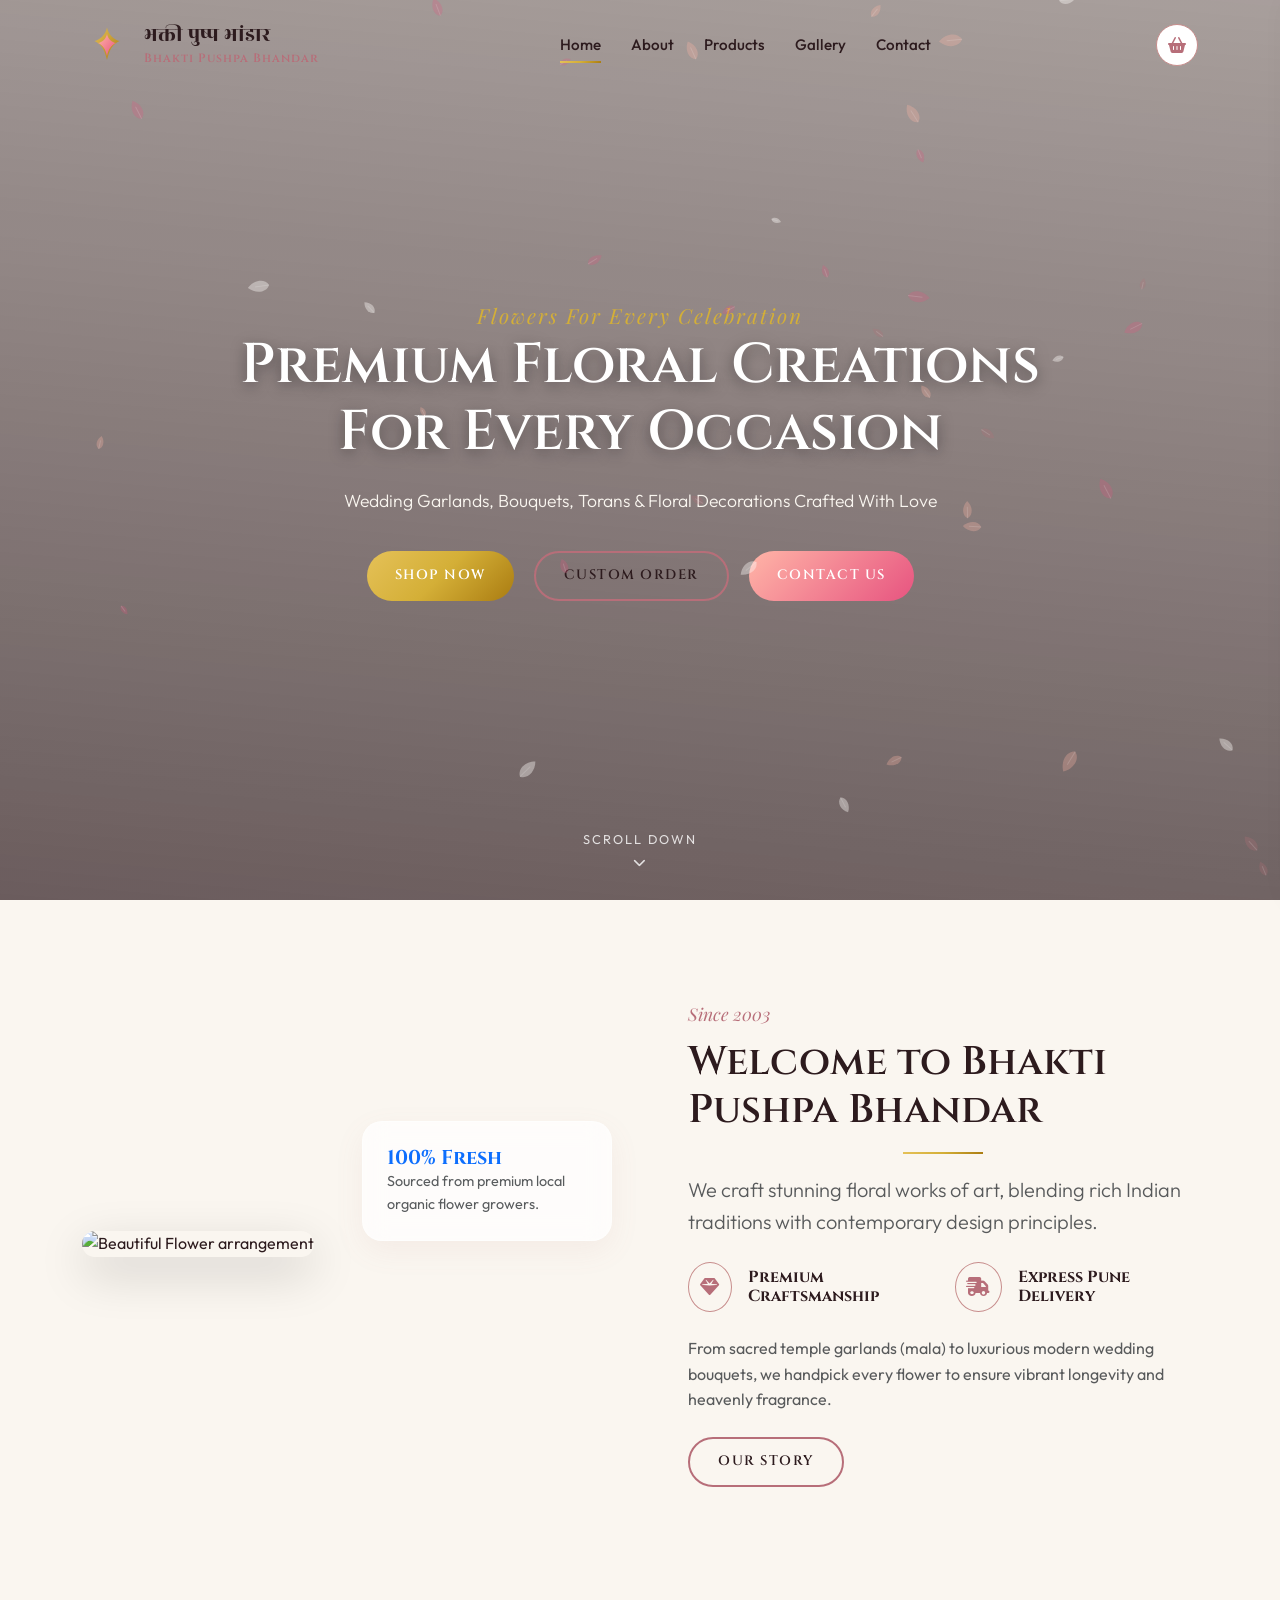
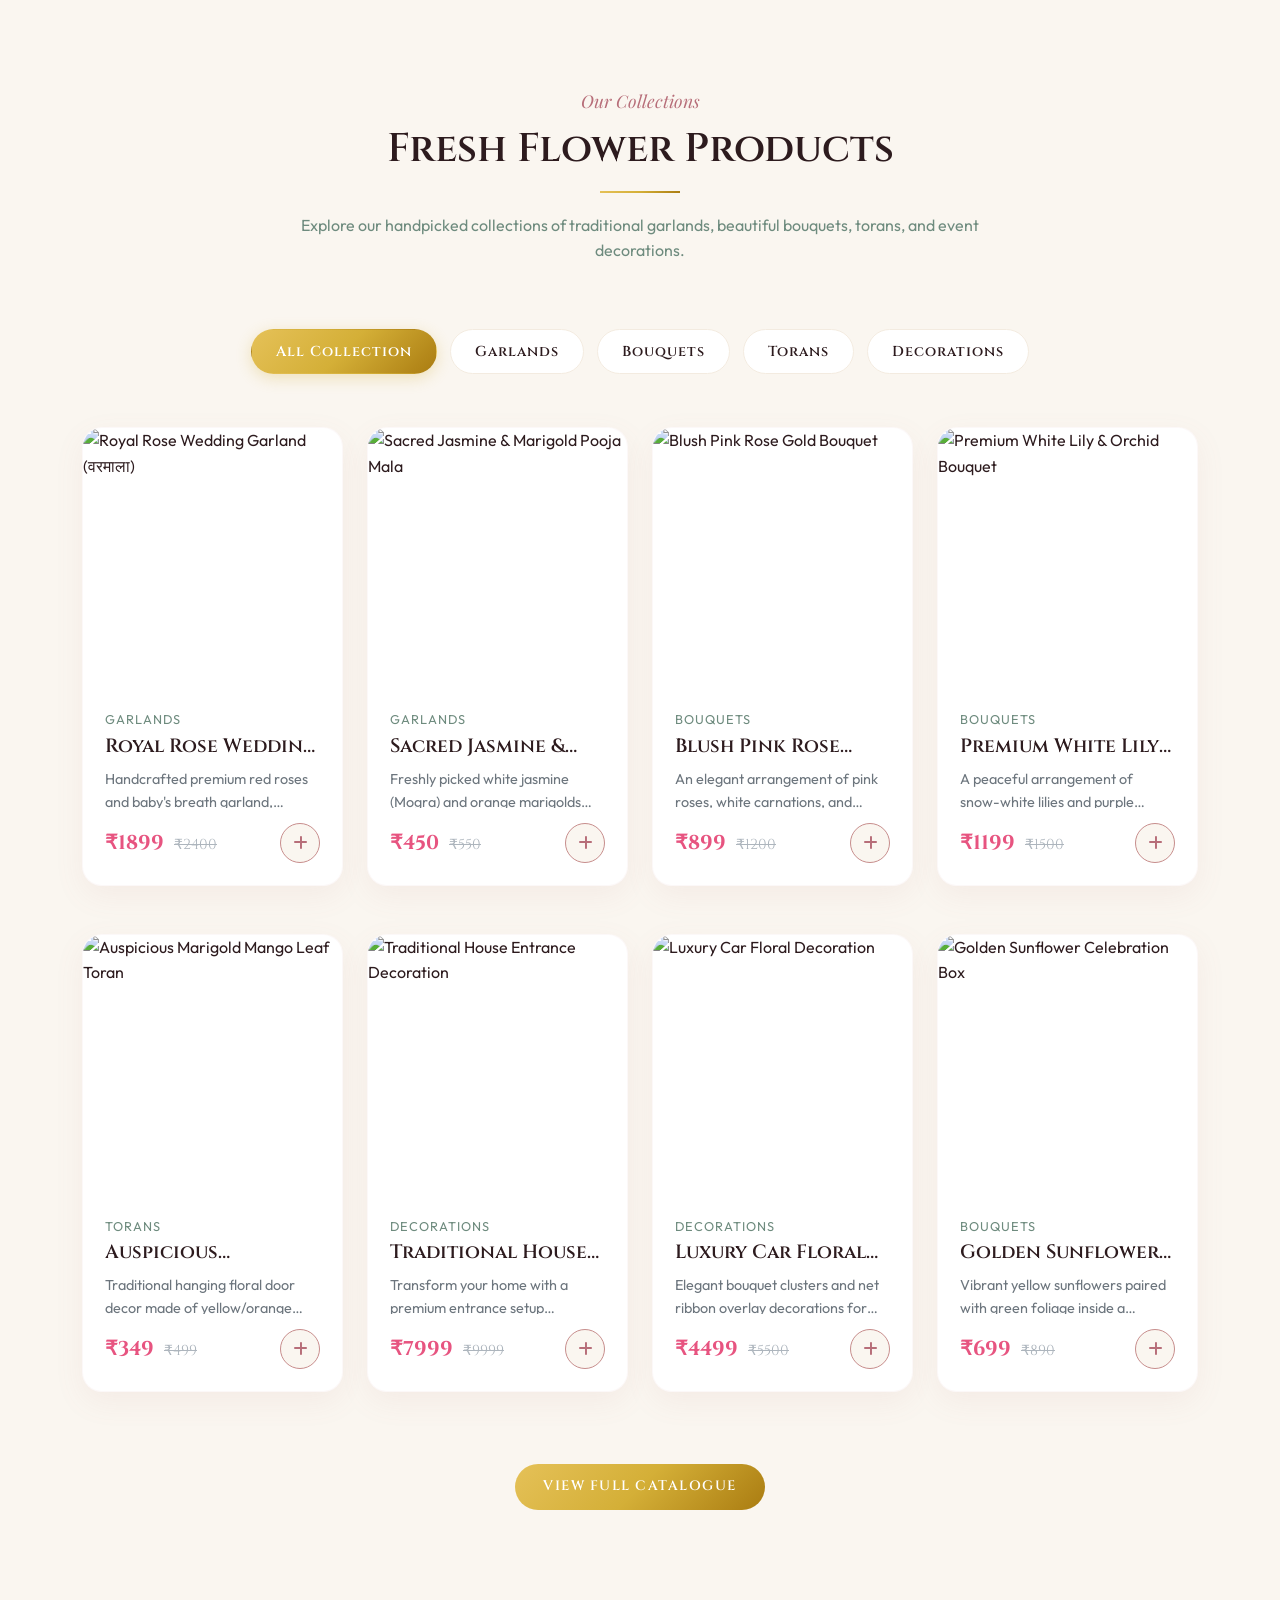
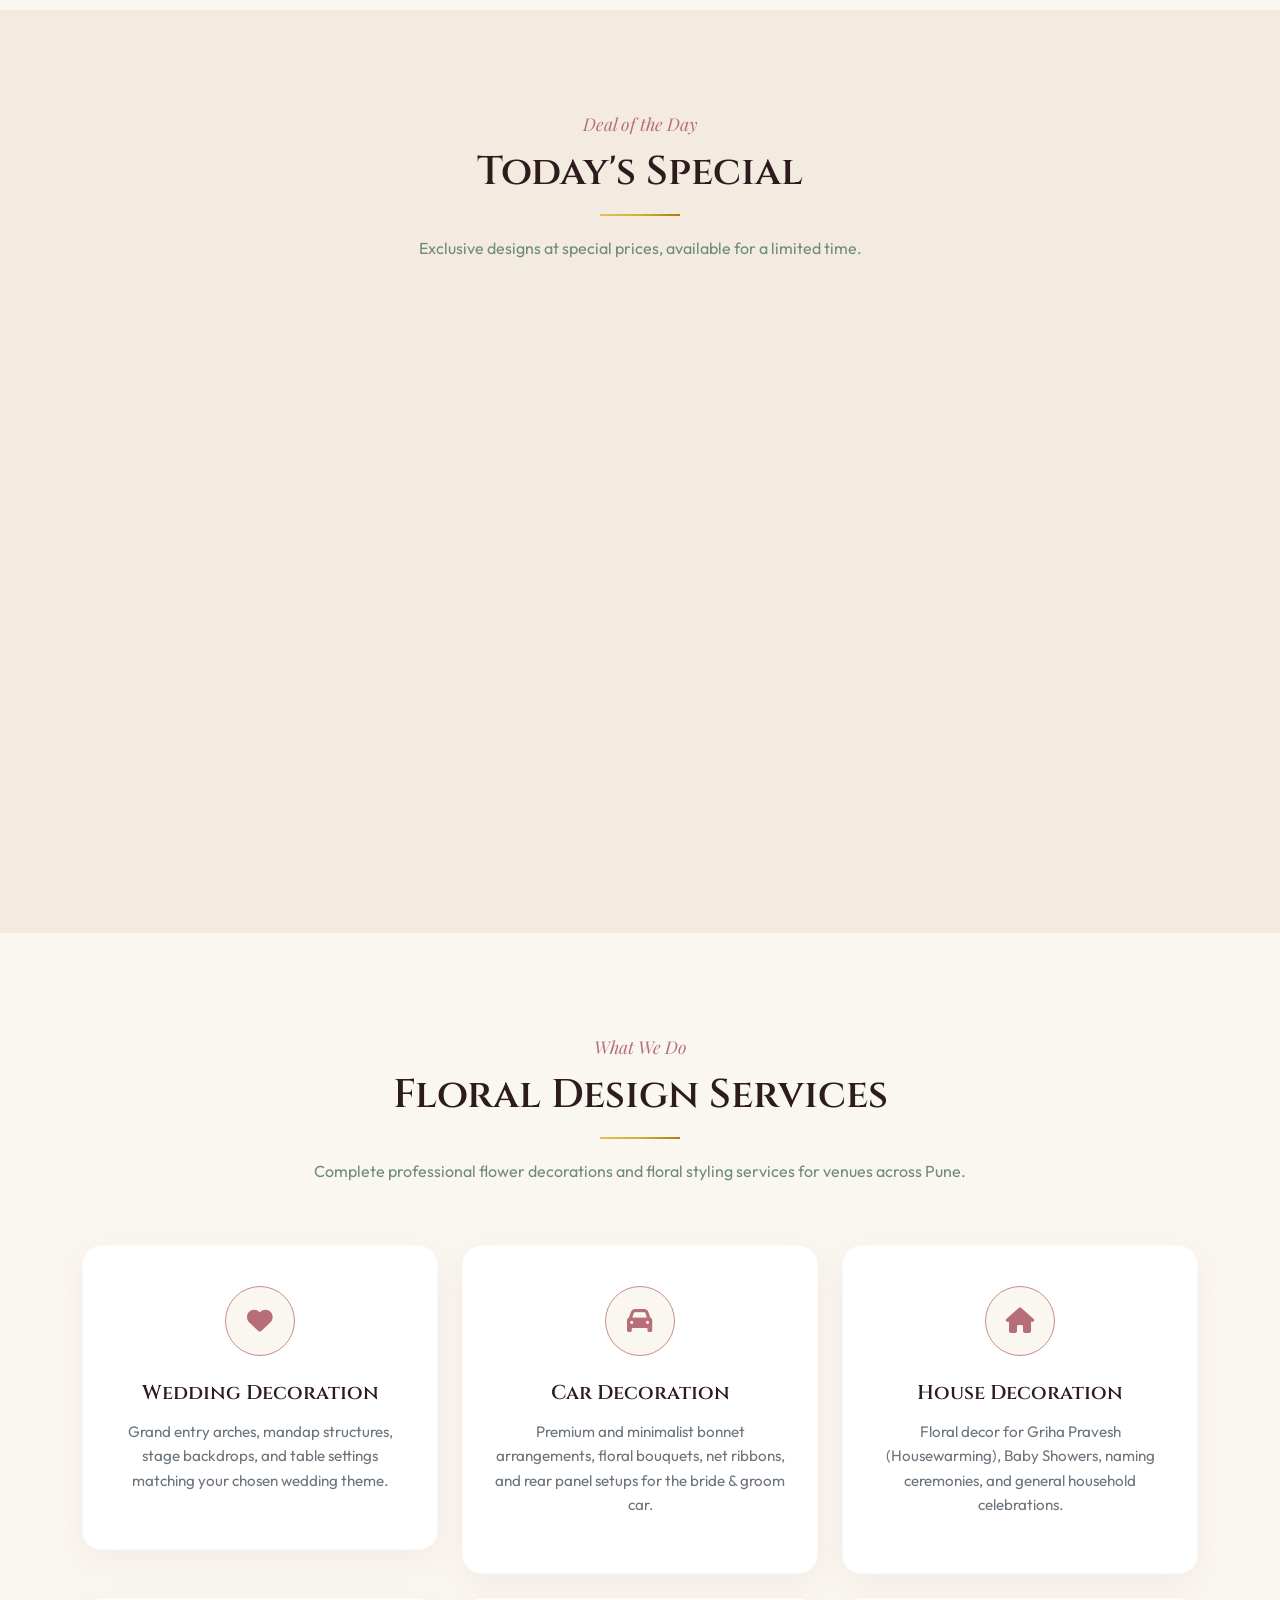
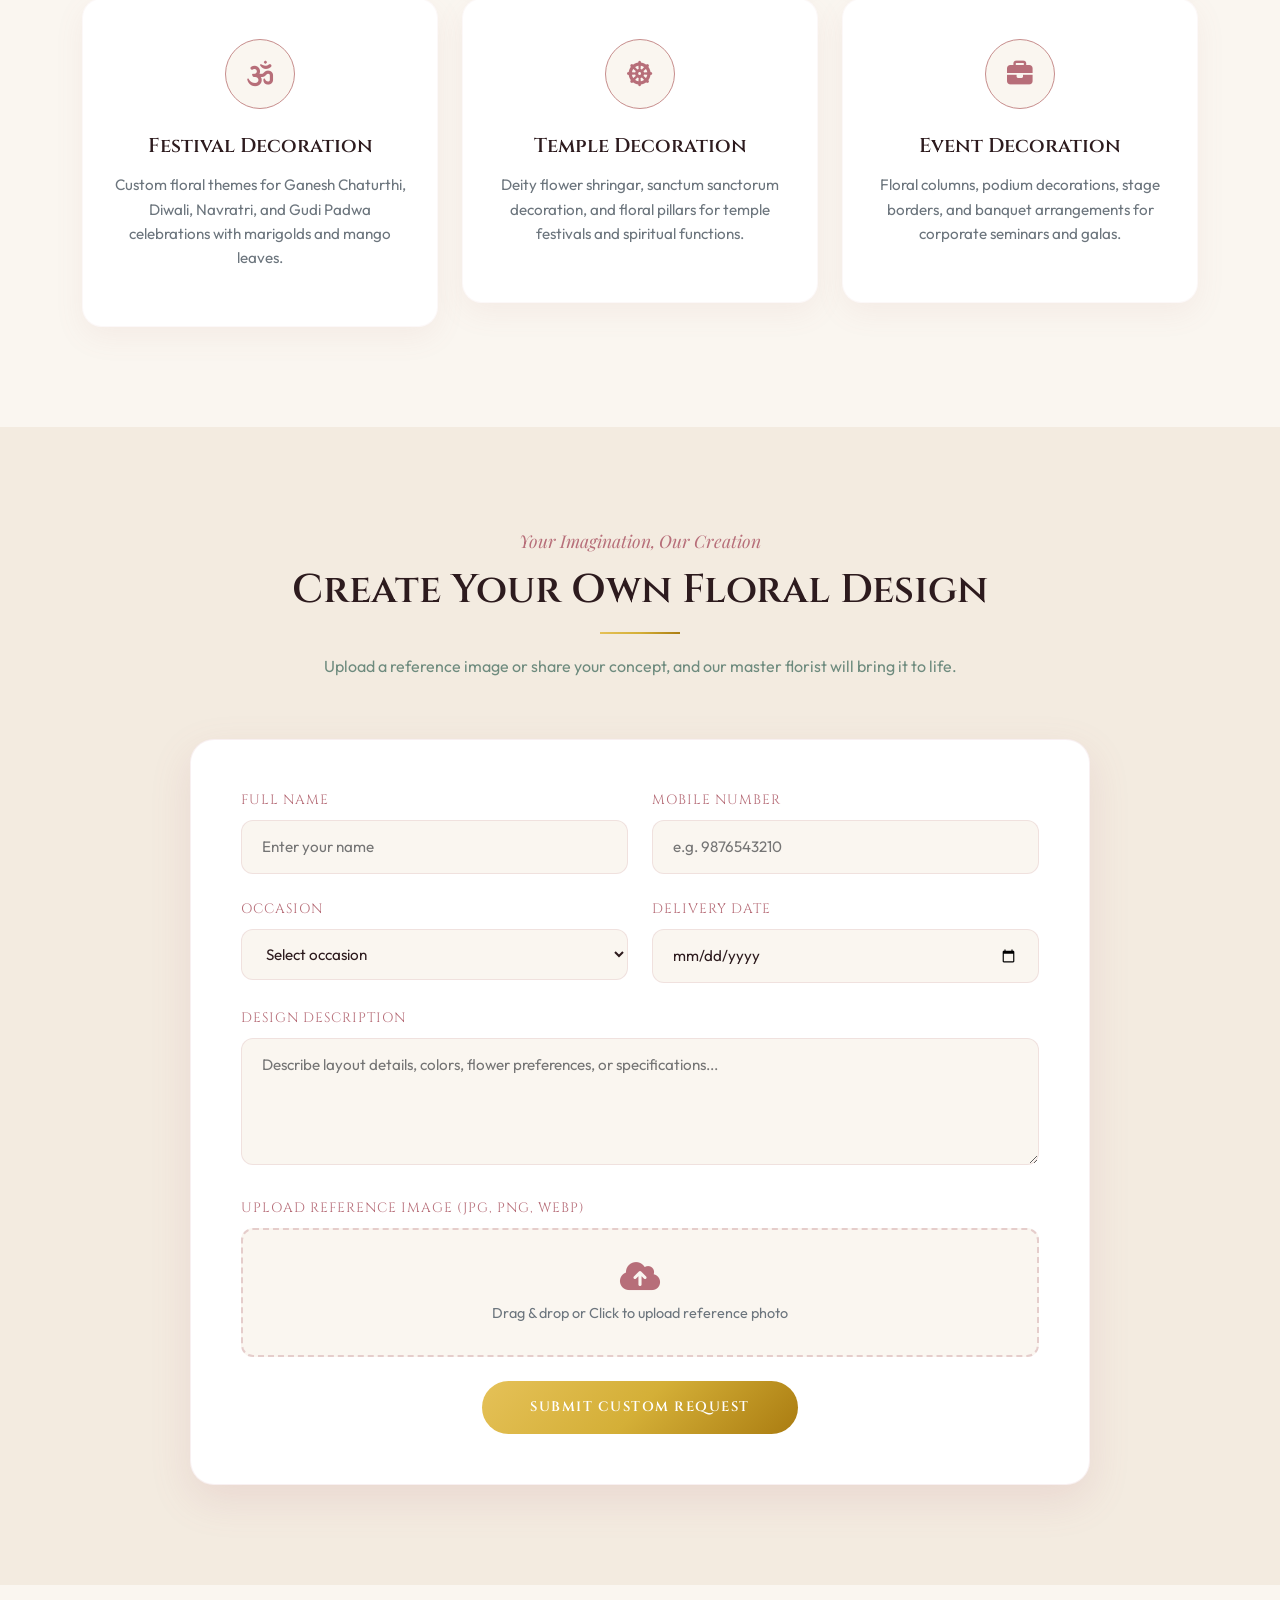
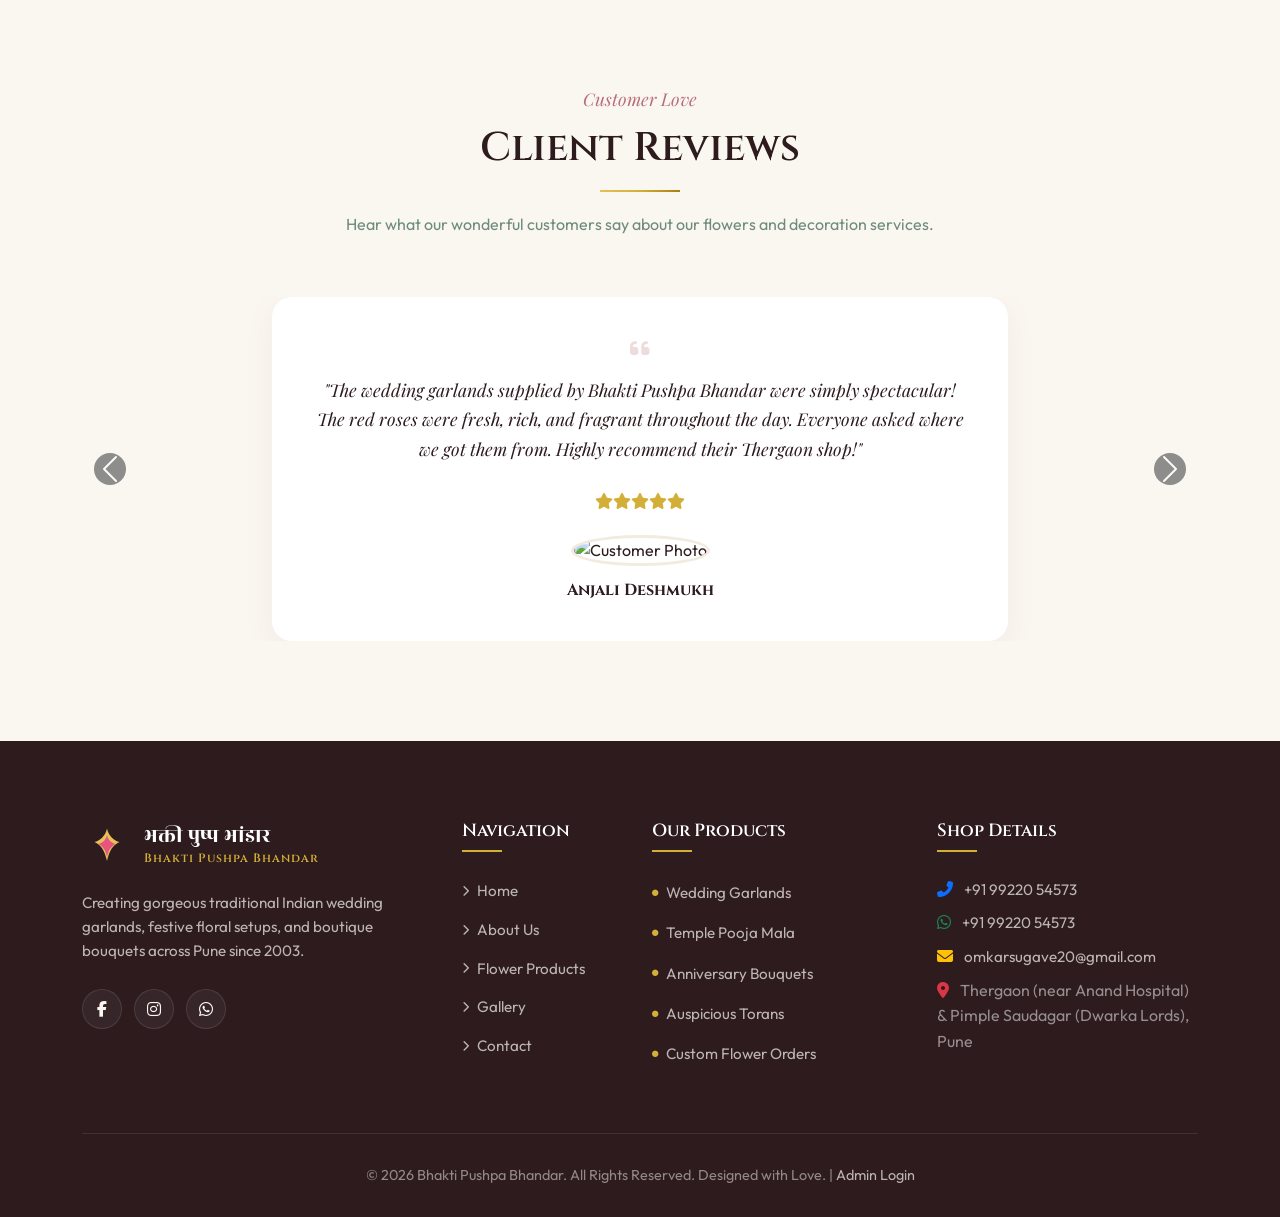
==== index.html @ 13e091a9 "Update year to 2003, set page hero images, and replace gallery/catalog placeholders with correct tra" ====
<!DOCTYPE html>
<html lang="en">
<head>
  <meta charset="UTF-8">
  <meta name="viewport" content="width=device-width, initial-scale=1.0">
  <title>Bhakti Pushpa Bhandar | Premium Flower Shop Pune</title>
  
  <!-- SEO Meta Tags -->
  <meta name="description" content="Premium Traditional & Modern Flower Shop in Pune (Thergaon & Pimple Saudagar). Buy Wedding Garlands, Bouquets, Torans, Custom Flower arrangements & Event Decorations.">
  <meta name="keywords" content="Flower Shop Thergaon, Flower Shop Pimple Saudagar, Wedding Garland Pune, Bouquet Shop Pune, Flower Decoration Pune, Bhakti Pushpa Bhandar">
  
  <!-- Open Graph Meta Tags -->
  <meta property="og:title" content="Bhakti Pushpa Bhandar | Flowers For Every Celebration">
  <meta property="og:description" content="Luxurious floral creations, wedding garlands, garlands, bouquets, and premium decorations in Pune.">
  <meta property="og:image" content="https://images.unsplash.com/photo-1561181286-d3fee7d55364?auto=format&fit=crop&w=1200&q=80">
  <meta property="og:type" content="website">

  <!-- CDNs -->
  <!-- Bootstrap 5 CSS -->
  <link href="https://cdn.jsdelivr.net/npm/bootstrap@5.3.2/dist/css/bootstrap.min.css" rel="stylesheet">
  <!-- Font Awesome Icons -->
  <link rel="stylesheet" href="https://cdnjs.cloudflare.com/ajax/libs/font-awesome/6.4.2/css/all.min.css">
  <!-- AOS Animation CSS -->
  <link href="https://cdn.jsdelivr.net/npm/aos@2.3.4/dist/aos.css" rel="stylesheet">

  <!-- Custom CSS -->
  <link rel="stylesheet" href="css/style.css">
  <link rel="stylesheet" href="css/animations.css">
  <link rel="stylesheet" href="css/responsive.css">
</head>
<body>

  <!-- Loading Screen -->
  <div id="loading-screen">
    <div class="loader-logo">
      <!-- Lotus SVG Logo -->
      <svg viewBox="0 0 100 100" fill="none" xmlns="http://www.w3.org/2000/svg">
        <path d="M50 15C53 30 65 40 75 42C62 48 55 58 50 80C45 58 38 48 25 42C35 40 47 30 50 15Z" fill="url(#goldGrad)"/>
        <path d="M50 28C52 38 60 45 68 46C58 50 53 58 50 72C47 58 42 50 32 46C40 45 48 38 50 28Z" fill="url(#pinkGrad)"/>
        <path d="M50 40C51 45 55 49 60 50C55 52 52 56 50 63C48 56 45 52 40 50C45 49 49 45 50 40Z" fill="url(#goldGrad)"/>
        <defs>
          <linearGradient id="goldGrad" x1="0%" y1="0%" x2="100%" y2="100%">
            <stop offset="0%" stop-color="#E5C158" />
            <stop offset="100%" stop-color="#AA7C11" />
          </linearGradient>
          <linearGradient id="pinkGrad" x1="0%" y1="0%" x2="100%" y2="100%">
            <stop offset="0%" stop-color="#FFB5A7" />
            <stop offset="100%" stop-color="#E75480" />
          </linearGradient>
        </defs>
      </svg>
      <div class="loader-text">भक्ती पुष्प भांडार</div>
    </div>
    <div class="loader-line">
      <div class="loader-progress"></div>
    </div>
  </div>

  <!-- Falling Petals Canvas -->
  <canvas id="petals-canvas"></canvas>

  <!-- Sticky Header -->
  <header>
    <nav class="navbar navbar-expand-lg">
      <div class="container">
        <!-- Logo -->
        <a class="navbar-brand brand-container" href="index.html">
          <svg class="brand-logo-svg" viewBox="0 0 100 100" fill="none" xmlns="http://www.w3.org/2000/svg">
            <path d="M50 15C53 30 65 40 75 42C62 48 55 58 50 80C45 58 38 48 25 42C35 40 47 30 50 15Z" fill="url(#goldGradNav)"/>
            <path d="M50 28C52 38 60 45 68 46C58 50 53 58 50 72C47 58 42 50 32 46C40 45 48 38 50 28Z" fill="url(#pinkGradNav)"/>
            <defs>
              <linearGradient id="goldGradNav" x1="0%" y1="0%" x2="100%" y2="100%">
                <stop offset="0%" stop-color="#E5C158" />
                <stop offset="100%" stop-color="#AA7C11" />
              </linearGradient>
              <linearGradient id="pinkGradNav" x1="0%" y1="0%" x2="100%" y2="100%">
                <stop offset="0%" stop-color="#FFB5A7" />
                <stop offset="100%" stop-color="#E75480" />
              </linearGradient>
            </defs>
          </svg>
          <div class="brand-name">
            <span class="brand-name-mr">भक्ती पुष्प भांडार</span>
            <span class="brand-name-en">Bhakti Pushpa Bhandar</span>
          </div>
        </a>

        <!-- Hamburger Toggler -->
        <button class="navbar-toggler border-0" type="button" data-bs-toggle="collapse" data-bs-target="#mainNavbar" aria-controls="mainNavbar" aria-expanded="false" aria-label="Toggle navigation">
          <span class="navbar-toggler-icon"></span>
        </button>

        <!-- Navigation Links -->
        <div class="collapse navbar-collapse" id="mainNavbar">
          <ul class="navbar-nav mx-auto mb-2 mb-lg-0">
            <li class="nav-item"><a class="nav-link active" href="index.html">Home</a></li>
            <li class="nav-item"><a class="nav-link" href="about.html">About</a></li>
            <li class="nav-item"><a class="nav-link" href="products.html">Products</a></li>
            <li class="nav-item"><a class="nav-link" href="gallery.html">Gallery</a></li>
            <li class="nav-item"><a class="nav-link" href="contact.html">Contact</a></li>
          </ul>
          
          <!-- Actions -->
          <div class="nav-actions">
            <!-- Cart Button -->
            <button class="btn-cart-trigger" id="btn-cart-trigger" aria-label="Open Cart">
              <i class="fas fa-shopping-basket"></i>
              <span class="cart-count">0</span>
            </button>
          </div>
        </div>
      </div>
    </nav>
  </header>

  <!-- Parallax Hero Section -->
  <section class="hero-section">
    <div class="hero-video-container">
      <video autoplay muted loop playsinline poster="https://images.unsplash.com/photo-1561181286-d3fee7d55364?auto=format&fit=crop&w=1200&q=80">
        <source src="https://assets.mixkit.co/videos/preview/mixkit-beautiful-flower-blooming-42352-large.mp4" type="video/mp4">
      </video>
    </div>
    <div class="hero-overlay"></div>
    <div class="hero-content">
      <span class="hero-tagline">Flowers For Every Celebration</span>
      <h1 class="hero-title">Premium Floral Creations For Every Occasion</h1>
      <p class="hero-subtitle">Wedding Garlands, Bouquets, Torans & Floral Decorations Crafted With Love</p>
      <div class="hero-buttons">
        <a href="products.html" class="btn-premium btn-premium-gold">Shop Now</a>
        <a href="#custom-order-section" class="btn-premium btn-premium-outline">Custom Order</a>
        <a href="contact.html" class="btn-premium btn-premium-pink">Contact Us</a>
      </div>
    </div>
    <div class="scroll-indicator">
      <span>Scroll Down</span>
      <i class="fas fa-chevron-down"></i>
    </div>
  </section>

  <!-- Teaser About Section -->
  <section class="section-padding">
    <div class="container">
      <div class="row align-items-center">
        <div class="col-lg-6 mb-5 mb-lg-0" data-aos="fade-right">
          <div class="position-relative">
            <img src="https://images.unsplash.com/photo-1567306226416-28f0efdc88ce?auto=format&fit=crop&w=800&q=80" alt="Beautiful Flower arrangement" class="img-fluid rounded-4 shadow-lg border-draw-hover">
            <div class="glass-card position-absolute bottom-0 end-0 p-4 m-3 d-none d-sm-block" style="max-width: 250px;">
              <h5 class="fw-bold m-0 text-primary">100% Fresh</h5>
              <p class="text-muted m-0" style="font-size:0.9rem;">Sourced from premium local organic flower growers.</p>
            </div>
          </div>
        </div>
        <div class="col-lg-6 ps-lg-5" data-aos="fade-left">
          <span class="section-subtitle">Since 2003</span>
          <h2 class="section-title text-start">Welcome to Bhakti Pushpa Bhandar</h2>
          <p class="lead text-muted mb-4">We craft stunning floral works of art, blending rich Indian traditions with contemporary design principles.</p>
          
          <div class="row g-4 mb-4">
            <div class="col-sm-6">
              <div class="d-flex align-items-center gap-3">
                <div class="service-icon m-0" style="width:50px; height:50px; font-size:1.2rem;"><i class="fas fa-gem"></i></div>
                <div>
                  <h5 class="fw-bold m-0" style="font-size: 1rem;">Premium Craftsmanship</h5>
                </div>
              </div>
            </div>
            <div class="col-sm-6">
              <div class="d-flex align-items-center gap-3">
                <div class="service-icon m-0" style="width:50px; height:50px; font-size:1.2rem;"><i class="fas fa-truck-fast"></i></div>
                <div>
                  <h5 class="fw-bold m-0" style="font-size: 1rem;">Express Pune Delivery</h5>
                </div>
              </div>
            </div>
          </div>
          
          <p class="text-muted mb-4">From sacred temple garlands (mala) to luxurious modern wedding bouquets, we handpick every flower to ensure vibrant longevity and heavenly fragrance.</p>
          <a href="about.html" class="btn-premium btn-premium-outline">Our Story</a>
        </div>
      </div>
    </div>
  </section>

  <!-- Featured Products Section -->
  <section class="section-padding">
    <div class="container">
      <div class="section-header">
        <span class="section-subtitle">Our Collections</span>
        <h2 class="section-title">Fresh Flower Products</h2>
        <p class="section-header-desc">Explore our handpicked collections of traditional garlands, beautiful bouquets, torans, and event decorations.</p>
      </div>

      <!-- Category Tabs -->
      <div class="text-center mb-5" data-aos="fade-up">
        <button class="product-tab-btn active" data-home-category="all">All Collection</button>
        <button class="product-tab-btn" data-home-category="garlands">Garlands</button>
        <button class="product-tab-btn" data-home-category="bouquets">Bouquets</button>
        <button class="product-tab-btn" data-home-category="torans">Torans</button>
        <button class="product-tab-btn" data-home-category="decorations">Decorations</button>
      </div>

      <!-- Products Grid -->
      <div class="row g-4" id="home-products-grid" data-aos="fade-up" data-aos-delay="100">
        <!-- Products generated by JS -->
      </div>
      
      <div class="text-center mt-5" data-aos="fade-up">
        <a href="products.html" class="btn-premium btn-premium-gold">View Full Catalogue</a>
      </div>
    </div>
  </section>

  <!-- Today's Special Section -->
  <section class="section-padding bg-cream-dark">
    <div class="container">
      <div class="section-header">
        <span class="section-subtitle">Deal of the Day</span>
        <h2 class="section-title">Today's Special</h2>
        <p class="section-header-desc">Exclusive designs at special prices, available for a limited time.</p>
      </div>

      <div class="row justify-content-center" data-aos="zoom-in">
        <div class="col-lg-10">
          <div class="special-deal-card glass-card p-5">
            <div class="row align-items-center">
              <div class="col-md-5 mb-4 mb-md-0">
                <div class="position-relative" id="special-media-container">
                  <img id="special-image-display" src="https://images.unsplash.com/photo-1567306226416-28f0efdc88ce?auto=format&fit=crop&w=600&q=80" alt="Special Deal" class="img-fluid rounded-4 shadow border">
                  <span class="product-badge pulse-badge" id="special-discount-badge">37% OFF</span>
                </div>
              </div>
              <div class="col-md-7 ps-md-5">
                <span class="product-category">Limited Offer</span>
                <h3 class="mb-3" id="special-title-display">Signature Golden Lotus Shringar Set</h3>
                <p class="text-muted mb-4" id="special-desc-display">A gorgeous, limited-edition set of pink lotuses, exotic orchids, and jasmine strings, curated specifically for festive home altars (Pooja setups).</p>
                
                <div class="d-flex align-items-baseline gap-3 mb-2">
                  <h4 class="text-primary fw-bold m-0" id="special-price-display" style="font-size: 2rem;">₹2499</h4>
                  <span class="text-muted text-decoration-line-through" id="special-old-price-display" style="font-size: 1.2rem;">₹3999</span>
                </div>

                <!-- Countdown Timer -->
                <div class="timer-box" id="special-countdown-timer">
                  <!-- Injected by JS -->
                </div>

                <button class="btn-premium btn-premium-gold btn-add-to-cart-premium" id="special-cart-btn" data-product-id="spec-01">
                  <i class="fas fa-shopping-basket"></i> Add To Cart
                </button>
              </div>
            </div>
          </div>
        </div>
      </div>
    </div>
  </section>

  <!-- Services Section -->
  <section class="section-padding">
    <div class="container">
      <div class="section-header">
        <span class="section-subtitle">What We Do</span>
        <h2 class="section-title">Floral Design Services</h2>
        <p class="section-header-desc">Complete professional flower decorations and floral styling services for venues across Pune.</p>
      </div>

      <div class="row g-4">
        <!-- 1 Wedding Decoration -->
        <div class="col-md-4 col-sm-6" data-aos="fade-up" data-aos-delay="0">
          <div class="service-card border-draw-hover">
            <div class="service-icon"><i class="fas fa-heart"></i></div>
            <h3 class="service-title">Wedding Decoration</h3>
            <p class="service-desc">Grand entry arches, mandap structures, stage backdrops, and table settings matching your chosen wedding theme.</p>
          </div>
        </div>
        <!-- 2 Car Decoration -->
        <div class="col-md-4 col-sm-6" data-aos="fade-up" data-aos-delay="100">
          <div class="service-card border-draw-hover">
            <div class="service-icon"><i class="fas fa-car"></i></div>
            <h3 class="service-title">Car Decoration</h3>
            <p class="service-desc">Premium and minimalist bonnet arrangements, floral bouquets, net ribbons, and rear panel setups for the bride & groom car.</p>
          </div>
        </div>
        <!-- 3 House Decoration -->
        <div class="col-md-4 col-sm-6" data-aos="fade-up" data-aos-delay="200">
          <div class="service-card border-draw-hover">
            <div class="service-icon"><i class="fas fa-home"></i></div>
            <h3 class="service-title">House Decoration</h3>
            <p class="service-desc">Floral decor for Griha Pravesh (Housewarming), Baby Showers, naming ceremonies, and general household celebrations.</p>
          </div>
        </div>
        <!-- 4 Festival Decoration -->
        <div class="col-md-4 col-sm-6" data-aos="fade-up" data-aos-delay="300">
          <div class="service-card border-draw-hover">
            <div class="service-icon"><i class="fas fa-om"></i></div>
            <h3 class="service-title">Festival Decoration</h3>
            <p class="service-desc">Custom floral themes for Ganesh Chaturthi, Diwali, Navratri, and Gudi Padwa celebrations with marigolds and mango leaves.</p>
          </div>
        </div>
        <!-- 5 Temple Decoration -->
        <div class="col-md-4 col-sm-6" data-aos="fade-up" data-aos-delay="400">
          <div class="service-card border-draw-hover">
            <div class="service-icon"><i class="fas fa-dharmachakra"></i></div>
            <h3 class="service-title">Temple Decoration</h3>
            <p class="service-desc">Deity flower shringar, sanctum sanctorum decoration, and floral pillars for temple festivals and spiritual functions.</p>
          </div>
        </div>
        <!-- 6 Event Decoration -->
        <div class="col-md-4 col-sm-6" data-aos="fade-up" data-aos-delay="500">
          <div class="service-card border-draw-hover">
            <div class="service-icon"><i class="fas fa-briefcase"></i></div>
            <h3 class="service-title">Event Decoration</h3>
            <p class="service-desc">Floral columns, podium decorations, stage borders, and banquet arrangements for corporate seminars and galas.</p>
          </div>
        </div>
      </div>
    </div>
  </section>

  <!-- Custom Flower Design Form Section -->
  <section class="section-padding bg-cream-dark" id="custom-order-section">
    <div class="container">
      <div class="section-header">
        <span class="section-subtitle">Your Imagination, Our Creation</span>
        <h2 class="section-title">Create Your Own Floral Design</h2>
        <p class="section-header-desc">Upload a reference image or share your concept, and our master florist will bring it to life.</p>
      </div>

      <div class="custom-order-wrapper" data-aos="fade-up">
        <form class="custom-order-form" id="custom-flower-order-form">
          <div class="row">
            <div class="col-md-6">
              <div class="form-group-custom">
                <label for="custom-name" class="form-label-custom">Full Name</label>
                <input type="text" id="custom-name" class="form-control-custom" placeholder="Enter your name" required>
              </div>
            </div>
            <div class="col-md-6">
              <div class="form-group-custom">
                <label for="custom-mobile" class="form-label-custom">Mobile Number</label>
                <input type="tel" id="custom-mobile" class="form-control-custom" placeholder="e.g. 9876543210" required>
              </div>
            </div>
            <div class="col-md-6">
              <div class="form-group-custom">
                <label for="custom-occasion" class="form-label-custom">Occasion</label>
                <select id="custom-occasion" class="form-control-custom" required>
                  <option value="" disabled selected>Select occasion</option>
                  <option value="Wedding">Wedding</option>
                  <option value="Anniversary">Anniversary</option>
                  <option value="Birthday">Birthday</option>
                  <option value="Festival">Festival</option>
                  <option value="Pooja / Temple">Pooja / Temple</option>
                  <option value="Corporate / Event">Corporate / Event</option>
                  <option value="Custom">Other Custom Design</option>
                </select>
              </div>
            </div>
            <div class="col-md-6">
              <div class="form-group-custom">
                <label for="custom-date" class="form-label-custom">Delivery Date</label>
                <input type="date" id="custom-date" class="form-control-custom" required>
              </div>
            </div>
            <div class="col-12">
              <div class="form-group-custom">
                <label for="custom-desc" class="form-label-custom">Design Description</label>
                <textarea id="custom-desc" rows="4" class="form-control-custom" placeholder="Describe layout details, colors, flower preferences, or specifications..." required></textarea>
              </div>
            </div>
            <div class="col-12 mb-4">
              <label class="form-label-custom">Upload Reference Image (JPG, PNG, WEBP)</label>
              <div class="file-upload-wrapper" id="upload-box">
                <input type="file" id="custom-upload-file" class="file-upload-input" accept="image/png, image/jpeg, image/webp">
                <i class="fas fa-cloud-upload-alt file-upload-icon"></i>
                <div class="file-upload-text">Drag & drop or Click to upload reference photo</div>
                <img id="file-preview-img" class="file-preview" alt="Thumbnail Preview">
              </div>
            </div>
            <div class="col-12 text-center">
              <button type="submit" class="btn-premium btn-premium-gold px-5 py-3">Submit Custom Request</button>
            </div>
          </div>
        </form>
      </div>
    </div>
  </section>

  <!-- Testimonials Section -->
  <section class="section-padding">
    <div class="container">
      <div class="section-header">
        <span class="section-subtitle">Customer Love</span>
        <h2 class="section-title">Client Reviews</h2>
        <p class="section-header-desc">Hear what our wonderful customers say about our flowers and decoration services.</p>
      </div>

      <!-- Testimonial Carousel -->
      <div id="testimonialCarousel" class="carousel slide" data-bs-ride="carousel" data-aos="fade-up">
        <div class="carousel-inner">
          <!-- Slide 1 -->
          <div class="carousel-item active">
            <div class="row justify-content-center">
              <div class="col-lg-8">
                <div class="testimonial-card">
                  <i class="fas fa-quote-left testimonial-quote"></i>
                  <p class="testimonial-review">"The wedding garlands supplied by Bhakti Pushpa Bhandar were simply spectacular! The red roses were fresh, rich, and fragrant throughout the day. Everyone asked where we got them from. Highly recommend their Thergaon shop!"</p>
                  <div class="testimonial-rating">
                    <i class="fas fa-star"></i><i class="fas fa-star"></i><i class="fas fa-star"></i><i class="fas fa-star"></i><i class="fas fa-star"></i>
                  </div>
                  <img src="https://images.unsplash.com/photo-1534528741775-53994a69daeb?auto=format&fit=crop&w=150&q=80" alt="Customer Photo" class="testimonial-avatar">
                  <h4 class="testimonial-name">Anjali Deshmukh</h4>
                </div>
              </div>
            </div>
          </div>
          <!-- Slide 2 -->
          <div class="carousel-item">
            <div class="row justify-content-center">
              <div class="col-lg-8">
                <div class="testimonial-card">
                  <i class="fas fa-quote-left testimonial-quote"></i>
                  <p class="testimonial-review">"We hired Bhakti Pushpa Bhandar for our home Ganpati decoration in Pimple Saudagar. The marigold and lotus backdrop was designed so elegantly. They set it up in less than 2 hours. Extremely professional and courteous team."</p>
                  <div class="testimonial-rating">
                    <i class="fas fa-star"></i><i class="fas fa-star"></i><i class="fas fa-star"></i><i class="fas fa-star"></i><i class="fas fa-star"></i>
                  </div>
                  <img src="https://images.unsplash.com/photo-1507003211169-0a1dd7228f2d?auto=format&fit=crop&w=150&q=80" alt="Customer Photo" class="testimonial-avatar">
                  <h4 class="testimonial-name">Rahul Shinde</h4>
                </div>
              </div>
            </div>
          </div>
          <!-- Slide 3 -->
          <div class="carousel-item">
            <div class="row justify-content-center">
              <div class="col-lg-8">
                <div class="testimonial-card">
                  <i class="fas fa-quote-left testimonial-quote"></i>
                  <p class="testimonial-review">"Ordered a customized pink rose gold bouquet for my wife's anniversary. It looked exactly like the reference image I uploaded on their website. The pricing is very reasonable for this level of luxury floral design."</p>
                  <div class="testimonial-rating">
                    <i class="fas fa-star"></i><i class="fas fa-star"></i><i class="fas fa-star"></i><i class="fas fa-star"></i><i class="fas fa-star-half-alt"></i>
                  </div>
                  <img src="https://images.unsplash.com/photo-1544005313-94ddf0286df2?auto=format&fit=crop&w=150&q=80" alt="Customer Photo" class="testimonial-avatar">
                  <h4 class="testimonial-name">Vikram Patil</h4>
                </div>
              </div>
            </div>
          </div>
        </div>
        
        <!-- Controls -->
        <button class="carousel-control-prev" type="button" data-bs-target="#testimonialCarousel" data-bs-slide="prev" style="width:5%;">
          <span class="carousel-control-prev-icon bg-dark p-2 rounded-circle" aria-hidden="true"></span>
          <span class="visually-hidden">Previous</span>
        </button>
        <button class="carousel-control-next" type="button" data-bs-target="#testimonialCarousel" data-bs-slide="next" style="width:5%;">
          <span class="carousel-control-next-icon bg-dark p-2 rounded-circle" aria-hidden="true"></span>
          <span class="visually-hidden">Next</span>
        </button>
      </div>
    </div>
  </section>

  <!-- Dynamic custom order success popup -->
  <div class="popup-overlay" id="custom-success-popup">
    <div class="popup-content">
      <div class="popup-icon"><i class="fas fa-check"></i></div>
      <h3 class="popup-title">Design Submitted!</h3>
      <p class="popup-message">Thank you for uploading your custom floral concept. Our branch manager will call you back within 2 hours to discuss specifications and estimate pricing.</p>
      <button class="btn-premium btn-premium-gold px-4" id="btn-close-popup">Great, Thanks</button>
    </div>
  </div>

  <!-- Footer -->
  <footer>
    <div class="container">
      <div class="row g-4">
        <!-- Logo and About -->
        <div class="col-lg-4 col-md-6">
          <div class="brand-container mb-3">
            <svg class="brand-logo-svg" viewBox="0 0 100 100" fill="none" xmlns="http://www.w3.org/2000/svg">
              <path d="M50 15C53 30 65 40 75 42C62 48 55 58 50 80C45 58 38 48 25 42C35 40 47 30 50 15Z" fill="#E5C158"/>
              <path d="M50 28C52 38 60 45 68 46C58 50 53 58 50 72C47 58 42 50 32 46C40 45 48 38 50 28Z" fill="#E75480"/>
            </svg>
            <div class="brand-name">
              <span class="brand-name-mr">भक्ती पुष्प भांडार</span>
              <span class="brand-name-en" style="color:var(--gold);">Bhakti Pushpa Bhandar</span>
            </div>
          </div>
          <p class="footer-description">Creating gorgeous traditional Indian wedding garlands, festive floral setups, and boutique bouquets across Pune since 2003.</p>
          <div class="footer-socials">
            <a href="#" class="footer-social-link" aria-label="Facebook"><i class="fab fa-facebook-f"></i></a>
            <a href="#" class="footer-social-link" aria-label="Instagram"><i class="fab fa-instagram"></i></a>
            <a href="https://wa.me/919922054573" target="_blank" class="footer-social-link" aria-label="WhatsApp"><i class="fab fa-whatsapp"></i></a>
          </div>
        </div>

        <!-- Quick Links -->
        <div class="col-lg-2 col-md-6">
          <h3 class="footer-title">Navigation</h3>
          <ul class="footer-links">
            <li><a href="index.html"><i class="fas fa-chevron-right" style="font-size:0.7rem;"></i> Home</a></li>
            <li><a href="about.html"><i class="fas fa-chevron-right" style="font-size:0.7rem;"></i> About Us</a></li>
            <li><a href="products.html"><i class="fas fa-chevron-right" style="font-size:0.7rem;"></i> Flower Products</a></li>
            <li><a href="gallery.html"><i class="fas fa-chevron-right" style="font-size:0.7rem;"></i> Gallery</a></li>
            <li><a href="contact.html"><i class="fas fa-chevron-right" style="font-size:0.7rem;"></i> Contact</a></li>
          </ul>
        </div>

        <!-- Products -->
        <div class="col-lg-3 col-md-6">
          <h3 class="footer-title">Our Products</h3>
          <ul class="footer-links">
            <li><a href="products.html"><i class="fas fa-circle" style="font-size:0.4rem; color:var(--gold);"></i> Wedding Garlands</a></li>
            <li><a href="products.html"><i class="fas fa-circle" style="font-size:0.4rem; color:var(--gold);"></i> Temple Pooja Mala</a></li>
            <li><a href="products.html"><i class="fas fa-circle" style="font-size:0.4rem; color:var(--gold);"></i> Anniversary Bouquets</a></li>
            <li><a href="products.html"><i class="fas fa-circle" style="font-size:0.4rem; color:var(--gold);"></i> Auspicious Torans</a></li>
            <li><a href="products.html"><i class="fas fa-circle" style="font-size:0.4rem; color:var(--gold);"></i> Custom Flower Orders</a></li>
          </ul>
        </div>

        <!-- Contact Info -->
        <div class="col-lg-3 col-md-6">
          <h3 class="footer-title">Shop Details</h3>
          <ul class="footer-links text-white-50">
            <li class="mb-2"><i class="fas fa-phone-alt me-2 text-primary"></i> <a href="tel:+919922054573">+91 99220 54573</a></li>
            <li class="mb-2"><i class="fab fa-whatsapp me-2 text-success"></i> <a href="https://wa.me/919922054573" target="_blank">+91 99220 54573</a></li>
            <li class="mb-2"><i class="fas fa-envelope me-2 text-warning"></i> <a href="mailto:omkarsugave20@gmail.com">omkarsugave20@gmail.com</a></li>
            <li class="mb-2"><i class="fas fa-map-marker-alt me-2 text-danger"></i> Thergaon (near Anand Hospital) & Pimple Saudagar (Dwarka Lords), Pune</li>
          </ul>
        </div>
      </div>

      <div class="footer-bottom">
        <p class="m-0">&copy; 2026 Bhakti Pushpa Bhandar. All Rights Reserved. Designed with Love. | <a href="admin-login.html">Admin Login</a></p>
      </div>
    </div>
  </footer>

  <!-- GSAP Animation Library -->
  <script src="https://cdn.jsdelivr.net/npm/gsap@3.12.5/dist/gsap.min.js"></script>
  <!-- Bootstrap 5 JS Bundle -->
  <script src="https://cdn.jsdelivr.net/npm/bootstrap@5.3.2/dist/js/bootstrap.bundle.min.js"></script>
  <!-- AOS Scroll Animation JS -->
  <script src="https://cdn.jsdelivr.net/npm/aos@2.3.4/dist/aos.js"></script>

  <!-- API Configuration -->
  <script src="js/api-config.js"></script>

  <!-- Custom Scripts -->
  <script src="js/app.js"></script>
  <script src="js/cart.js"></script>

  <!-- Custom order base64 uploader uploader script -->
  <script>
    document.addEventListener('DOMContentLoaded', () => {
      const uploadBox = document.getElementById('upload-box');
      const fileInput = document.getElementById('custom-upload-file');
      const previewImg = document.getElementById('file-preview-img');
      const orderForm = document.getElementById('custom-flower-order-form');
      const successPopup = document.getElementById('custom-success-popup');
      const closePopupBtn = document.getElementById('btn-close-popup');
      
      let base64Image = '';
      let selectedCustomFile = null;

      if (uploadBox && fileInput) {
        uploadBox.addEventListener('click', () => fileInput.click());
        
        fileInput.addEventListener('change', (e) => {
          const file = e.target.files[0];
          if (file) {
            selectedCustomFile = file;
            const reader = new FileReader();
            reader.onload = (event) => {
              base64Image = event.target.result;
              previewImg.src = base64Image;
              previewImg.style.display = 'block';
              uploadBox.querySelector('.file-upload-icon').style.display = 'none';
              uploadBox.querySelector('.file-upload-text').style.display = 'none';
            };
            reader.readAsDataURL(file);
          }
        });
      }

      if (orderForm) {
        orderForm.addEventListener('submit', (e) => {
          e.preventDefault();
          
          const name = document.getElementById('custom-name').value.trim();
          const mobile = document.getElementById('custom-mobile').value.trim();
          const occasion = document.getElementById('custom-occasion').value;
          const deliveryDate = document.getElementById('custom-date').value;
          const description = document.getElementById('custom-desc').value.trim();

          const saveOrder = (imageSrc) => {
            const order = {
              name,
              mobile,
              occasion,
              deliveryDate,
              description,
              image: imageSrc,
              timestamp: Date.now()
            };

            if (useGoogleSheets) {
              const payload = {
                action: "addCustomOrder",
                order: {
                  id: 'order-' + Date.now(),
                  name: name,
                  phone: mobile,
                  details: description,
                  mediaUrl: imageSrc,
                  timestamp: new Date().toISOString()
                }
              };
              callGoogleScript(payload, () => {
                showSuccessAndReset();
              }, (err) => {
                console.error("Google Sheets custom order save error:", err);
                alert("Failed to submit custom request to cloud database!");
              });
            } else {
              order.id = 'order-' + Date.now();
              const orders = JSON.parse(localStorage.getItem('custom_orders')) || [];
              const localOrder = {
                id: order.id,
                name: order.name,
                phone: order.mobile,
                details: order.description,
                mediaUrl: order.image,
                timestamp: new Date().toISOString()
              };
              orders.push(localOrder);
              try {
                localStorage.setItem('custom_orders', JSON.stringify(orders));
                showSuccessAndReset();
              } catch (err) {
                alert("Failed to save order locally. File is too large!");
              }
            }
          };

          const showSuccessAndReset = () => {
            orderForm.reset();
            if (previewImg) {
              previewImg.style.display = 'none';
              uploadBox.querySelector('.file-upload-icon').style.display = 'block';
              uploadBox.querySelector('.file-upload-text').style.display = 'block';
            }
            base64Image = '';
            selectedCustomFile = null;

            if (successPopup) {
              successPopup.classList.add('show');
            }
          };

          if (selectedCustomFile) {
            if (useCloudinary) {
              const submitBtn = orderForm.querySelector('button[type="submit"]');
              const originalBtnText = submitBtn.textContent;
              submitBtn.textContent = 'Uploading design...';
              submitBtn.disabled = true;

              uploadToCloudinary(selectedCustomFile, (url) => {
                submitBtn.textContent = originalBtnText;
                submitBtn.disabled = false;
                saveOrder(url);
              }, (err) => {
                submitBtn.textContent = originalBtnText;
                submitBtn.disabled = false;
                alert("Failed to upload reference photo to Cloudinary: " + err);
              });
            } else {
              if (useGoogleSheets) {
                alert("Custom design file uploads require Cloudinary. Please configure Cloudinary in js/api-config.js, or clear the selected photo and submit detailed descriptions.");
              } else {
                saveOrder(base64Image);
              }
            }
          } else {
            saveOrder(base64Image);
          }
        });
      }

      if (closePopupBtn && successPopup) {
        closePopupBtn.addEventListener('click', () => {
          successPopup.classList.remove('show');
        });
      }

      // Render homepage products list
      let activeHomeCategory = 'all';
      const homeGridContainer = document.getElementById('home-products-grid');
      const homeTabs = document.querySelectorAll('[data-home-category]');

      function renderHomeCatalog() {
        if (!homeGridContainer) return;
        
        const renderRows = (products) => {
          localStorage.setItem('products', JSON.stringify(products));

          let filtered = products;
          if (activeHomeCategory !== 'all') {
            filtered = filtered.filter(p => p.category === activeHomeCategory);
          }

          const displayList = filtered.slice(0, 8);

          if (displayList.length === 0) {
            homeGridContainer.innerHTML = `
              <div class="col-12 text-center text-muted py-5 glass-card">
                <i class="fas fa-shopping-basket d-block mb-3" style="font-size:3rem; color:var(--rose-gold-light);"></i>
                No products found in this category.
              </div>
            `;
            return;
          }

          let gridHTML = '';
          displayList.forEach(p => {
            const isVideo = p.image && (p.image.startsWith('data:video/') || p.image.endsWith('.mp4') || p.image.endsWith('.webm'));
            const mediaTag = isVideo 
              ? `<video src="${p.image}" class="product-img" autoplay muted loop playsinline></video>`
              : `<img src="${p.image}" alt="${p.name}" class="product-img">`;

            gridHTML += `
              <div class="col-12 col-sm-6 col-md-4 col-lg-3 mb-4">
                <div class="product-card border-draw-hover">
                  <div class="product-img-wrapper">
                    ${mediaTag}
                  </div>
                  <div class="product-card-body">
                    <span class="product-category">${p.category}</span>
                    <h3 class="product-title" title="${p.name}">${p.name}</h3>
                    <p class="product-description">${p.description}</p>
                    <div class="product-price-row">
                      <span class="product-price">₹${p.price} <span class="old-price">₹${p.oldPrice}</span></span>
                      <button class="btn-add-to-cart" data-product-id="${p.id}" aria-label="Add to Basket">
                        <i class="fas fa-plus"></i>
                      </button>
                    </div>
                  </div>
                </div>
              </div>
            `;
          });
          homeGridContainer.innerHTML = gridHTML;
        };

        if (useGoogleSheets) {
          fetch(`${apiConfig.googleAppScriptUrl}?action=getProducts`)
            .then(r => r.json())
            .then(products => {
              renderRows(products);
            })
            .catch(err => {
              console.error("Google Sheets catalog load failed:", err);
              renderRows(JSON.parse(localStorage.getItem('products')) || []);
            });
        } else {
          renderRows(JSON.parse(localStorage.getItem('products')) || []);
        }
      }

      renderHomeCatalog();

      homeTabs.forEach(tab => {
        tab.addEventListener('click', () => {
          homeTabs.forEach(t => t.classList.remove('active'));
          tab.classList.add('active');
          activeHomeCategory = tab.dataset.homeCategory;
          renderHomeCatalog();
        });
      });
    });

    // Populate Special Product text on page load
    window.addEventListener('load', () => {
      const renderSpecial = (special) => {
        localStorage.setItem('special_product', JSON.stringify(special));

        document.getElementById('special-title-display').textContent = special.name;
        document.getElementById('special-desc-display').textContent = special.description;
        document.getElementById('special-price-display').textContent = `₹${special.price}`;
        document.getElementById('special-old-price-display').textContent = `₹${special.oldPrice}`;
        document.getElementById('special-cart-btn').dataset.productId = special.id || 'spec-01';

        const mediaContainer = document.getElementById('special-media-container');
        if (mediaContainer) {
          const isVideo = special.image && (special.image.startsWith('data:video/') || special.image.endsWith('.mp4') || special.image.endsWith('.webm'));
          const mediaTag = isVideo 
            ? `<video src="${special.image}" class="img-fluid rounded-4 shadow border" autoplay muted loop playsinline></video>`
            : `<img id="special-image-display" src="${special.image}" alt="Special Deal" class="img-fluid rounded-4 shadow border">`;
          
          mediaContainer.innerHTML = `
            ${mediaTag}
            <span class="product-badge pulse-badge" id="special-discount-badge">${special.discount}</span>
          `;
        }
      };

      if (useGoogleSheets) {
        fetch(`${apiConfig.googleAppScriptUrl}?action=getSpecial`)
          .then(r => r.json())
          .then(special => {
            if (special && special.name) {
              renderSpecial(special);
            } else {
              const specialCached = JSON.parse(localStorage.getItem('special_product'));
              if (specialCached) renderSpecial(specialCached);
            }
          })
          .catch(err => {
            console.error("Google Sheets loading special failed:", err);
            const specialCached = JSON.parse(localStorage.getItem('special_product'));
            if (specialCached) renderSpecial(specialCached);
          });
      } else {
        const special = JSON.parse(localStorage.getItem('special_product'));
        if (special) renderSpecial(special);
      }
    });
  </script>
</body>
</html>
---- css/style.css ----
/* C:\Users\OMKAR\Documents\antigravity\bold-hypatia\css\style.css */

/* --- Google Fonts --- */
@import url('https://fonts.googleapis.com/css2?family=Cinzel:wght@400;600;700&family=Outfit:wght@300;400;500;600;700&family=Playfair+Display:ital,wght@0,400;0,600;0,700;1,400&family=Rozha+One&family=Mukta:wght@300;400;500;600;700&display=swap');

/* --- Root Variables --- */
:root {
  --primary-pink: #E75480;       /* Floral Pink */
  --primary-pink-light: #FFB5A7;
  --rose-gold: #B76E79;          /* Rose Gold */
  --rose-gold-light: #C78D8C;
  --cream: #FAF6F0;              /* Background cream */
  --cream-dark: #F3EBE0;
  --white: #FFFFFF;
  --dark-brown: #2D1B1E;         /* Elegant text/dark color */
  --soft-green: #6E8B7E;         /* Leaves/Accent Green */
  --soft-green-light: #E8F0EC;
  --gold: #D4AF37;               /* Accent Gold */
  --gold-gradient: linear-gradient(135deg, #E5C158 0%, #D4AF37 50%, #AA7C11 100%);
  --gold-hover: linear-gradient(135deg, #AA7C11 0%, #D4AF37 50%, #E5C158 100%);
  --pink-gradient: linear-gradient(135deg, #FFB5A7 0%, #E75480 100%);
  
  --font-title: 'Cinzel', serif;
  --font-body: 'Outfit', sans-serif;
  --font-marathi: 'Rozha One', serif;
  --font-subtitle: 'Playfair Display', serif;
  
  --transition-smooth: all 0.4s cubic-bezier(0.165, 0.84, 0.44, 1);
  --box-shadow-soft: 0 10px 30px rgba(183, 110, 121, 0.08);
  --box-shadow-medium: 0 15px 40px rgba(183, 110, 121, 0.15);
  --glass-bg: rgba(255, 255, 255, 0.7);
  --glass-border: rgba(255, 255, 255, 0.4);
  --glass-blur: blur(12px);
}

/* --- Global Reset & Base --- */
* {
  margin: 0;
  padding: 0;
  box-sizing: border-box;
}

body {
  font-family: var(--font-body);
  background-color: var(--cream);
  color: var(--dark-brown);
  overflow-x: hidden;
  line-height: 1.6;
}

h1, h2, h3, h4, h5, h6 {
  font-family: var(--font-title);
  font-weight: 600;
  color: var(--dark-brown);
}

a {
  text-decoration: none;
  color: inherit;
  transition: var(--transition-smooth);
}

/* --- Canvas Flower Petals Layer --- */
#petals-canvas {
  position: fixed;
  top: 0;
  left: 0;
  width: 100%;
  height: 100%;
  pointer-events: none;
  z-index: 99;
}

/* --- Loading Screen --- */
#loading-screen {
  position: fixed;
  top: 0;
  left: 0;
  width: 100%;
  height: 100%;
  background-color: var(--cream);
  display: flex;
  flex-direction: column;
  align-items: center;
  justify-content: center;
  z-index: 9999;
  transition: opacity 0.8s ease, visibility 0.8s ease;
}

.loader-logo {
  text-align: center;
  margin-bottom: 20px;
}

.loader-logo svg {
  width: 100px;
  height: 100px;
  animation: floatLotus 3s ease-in-out infinite;
}

.loader-line {
  width: 150px;
  height: 2px;
  background: var(--cream-dark);
  position: relative;
  overflow: hidden;
  border-radius: 2px;
}

.loader-progress {
  width: 50%;
  height: 100%;
  background: var(--gold-gradient);
  position: absolute;
  left: -50%;
  animation: loadingProgress 1.5s infinite ease-in-out;
}

.loader-text {
  font-family: var(--font-title);
  font-size: 1.1rem;
  letter-spacing: 2px;
  margin-top: 15px;
  color: var(--rose-gold);
}

/* --- Sticky Header / Navigation --- */
header {
  position: fixed;
  top: 0;
  width: 100%;
  z-index: 1000;
  transition: var(--transition-smooth);
  background: transparent;
  border-bottom: 1px solid transparent;
}

header.scrolled {
  background: var(--glass-bg);
  backdrop-filter: var(--glass-blur);
  -webkit-backdrop-filter: var(--glass-blur);
  border-bottom: 1px solid var(--glass-border);
  box-shadow: var(--box-shadow-soft);
}

.navbar {
  padding: 15px 0;
  transition: var(--transition-smooth);
}

header.scrolled .navbar {
  padding: 8px 0;
}

.brand-container {
  display: flex;
  align-items: center;
  gap: 12px;
}

.brand-logo-svg {
  width: 50px;
  height: 50px;
}

.brand-name {
  display: flex;
  flex-direction: column;
}

.brand-name-mr {
  font-family: var(--font-marathi);
  font-size: 1.4rem;
  color: var(--dark-brown);
  line-height: 1.2;
}

.brand-name-en {
  font-family: var(--font-title);
  font-size: 0.75rem;
  letter-spacing: 1px;
  color: var(--rose-gold);
  font-weight: 600;
}

.nav-link {
  font-family: var(--font-body);
  font-size: 0.95rem;
  font-weight: 500;
  color: var(--dark-brown) !important;
  padding: 6px 15px !important;
  position: relative;
  transition: var(--transition-smooth);
}

.nav-link::after {
  content: '';
  position: absolute;
  bottom: 0;
  left: 15px;
  right: 15px;
  height: 2px;
  background: var(--gold-gradient);
  transform: scaleX(0);
  transition: var(--transition-smooth);
  transform-origin: right;
}

.nav-link:hover::after,
.nav-link.active::after {
  transform: scaleX(1);
  transform-origin: left;
}

.nav-link:hover {
  color: var(--primary-pink) !important;
}

/* Nav Actions */
.nav-actions {
  display: flex;
  align-items: center;
  gap: 15px;
}

.btn-cart-trigger {
  background: var(--white);
  border: 1px solid var(--rose-gold-light);
  color: var(--rose-gold);
  width: 42px;
  height: 42px;
  border-radius: 50%;
  display: flex;
  align-items: center;
  justify-content: center;
  position: relative;
  cursor: pointer;
  transition: var(--transition-smooth);
}

.btn-cart-trigger:hover {
  background: var(--rose-gold);
  color: var(--white);
  box-shadow: 0 4px 15px rgba(183, 110, 121, 0.3);
}

.cart-count {
  position: absolute;
  top: -5px;
  right: -5px;
  background: var(--primary-pink);
  color: var(--white);
  font-size: 0.75rem;
  font-weight: bold;
  border-radius: 50%;
  width: 20px;
  height: 20px;
  display: flex;
  align-items: center;
  justify-content: center;
  border: 2px solid var(--white);
}

.btn-admin-nav {
  padding: 8px 18px;
  border-radius: 30px;
  font-size: 0.9rem;
  font-weight: 500;
  border: 1px solid var(--gold);
  color: var(--dark-brown);
  background: transparent;
  transition: var(--transition-smooth);
}

.btn-admin-nav:hover {
  background: var(--gold-gradient);
  color: var(--white);
  border-color: transparent;
  box-shadow: 0 4px 15px rgba(212, 175, 55, 0.3);
}

/* --- Premium Buttons --- */
.btn-premium {
  display: inline-flex;
  align-items: center;
  gap: 8px;
  padding: 12px 28px;
  border-radius: 30px;
  font-family: var(--font-title);
  font-size: 0.85rem;
  font-weight: 600;
  letter-spacing: 1.5px;
  text-transform: uppercase;
  border: none;
  cursor: pointer;
  transition: var(--transition-smooth);
  position: relative;
  z-index: 1;
  overflow: hidden;
}

.btn-premium-gold {
  background: var(--gold-gradient);
  color: var(--white);
}

.btn-premium-gold:hover {
  background: var(--gold-hover);
  box-shadow: 0 8px 25px rgba(212, 175, 55, 0.4);
  transform: translateY(-2px);
}

.btn-premium-outline {
  background: transparent;
  color: var(--dark-brown);
  border: 2px solid var(--rose-gold);
}

.btn-premium-outline:hover {
  background: var(--rose-gold);
  color: var(--white);
  box-shadow: 0 8px 25px rgba(183, 110, 121, 0.3);
  transform: translateY(-2px);
}

.btn-premium-pink {
  background: var(--pink-gradient);
  color: var(--white);
}

.btn-premium-pink:hover {
  box-shadow: 0 8px 25px rgba(231, 84, 128, 0.4);
  transform: translateY(-2px);
}

/* --- Parallax Hero Section --- */
.hero-section {
  position: relative;
  width: 100%;
  height: 100vh;
  display: flex;
  align-items: center;
  justify-content: center;
  overflow: hidden;
}

.hero-video-container {
  position: absolute;
  top: 0;
  left: 0;
  width: 100%;
  height: 100%;
  z-index: -2;
}

.hero-video-container video {
  width: 100%;
  height: 100%;
  object-fit: cover;
}

.hero-overlay {
  position: absolute;
  top: 0;
  left: 0;
  width: 100%;
  height: 100%;
  background: linear-gradient(185deg, rgba(45, 27, 30, 0.4) 0%, rgba(45, 27, 30, 0.7) 100%);
  z-index: -1;
}

.hero-content {
  text-align: center;
  color: var(--white);
  max-width: 900px;
  padding: 20px;
}

.hero-tagline {
  font-family: var(--font-subtitle);
  font-size: 1.3rem;
  font-style: italic;
  color: var(--gold);
  margin-bottom: 20px;
  letter-spacing: 2px;
}

.hero-title {
  font-size: 3.5rem;
  line-height: 1.2;
  color: var(--white);
  margin-bottom: 20px;
  text-shadow: 0 4px 15px rgba(0, 0, 0, 0.4);
}

.hero-subtitle {
  font-family: var(--font-body);
  font-size: 1.1rem;
  font-weight: 300;
  color: var(--cream);
  max-width: 700px;
  margin: 0 auto 35px auto;
  line-height: 1.7;
}

.hero-buttons {
  display: flex;
  justify-content: center;
  gap: 20px;
  flex-wrap: wrap;
}

/* Scroll indicator */
.scroll-indicator {
  position: absolute;
  bottom: 30px;
  left: 50%;
  transform: translateX(-50%);
  display: flex;
  flex-direction: column;
  align-items: center;
  gap: 8px;
  color: var(--white);
  font-size: 0.8rem;
  letter-spacing: 2px;
  text-transform: uppercase;
  opacity: 0.8;
}

.scroll-indicator i {
  animation: scrollBounce 2s infinite;
}

/* --- Section Formatting --- */
.section-padding {
  padding: 100px 0;
}

.bg-cream-dark {
  background-color: var(--cream-dark);
}

.section-header {
  text-align: center;
  max-width: 700px;
  margin: 0 auto 60px auto;
}

.section-subtitle {
  font-family: var(--font-subtitle);
  color: var(--rose-gold);
  font-size: 1.1rem;
  font-style: italic;
  margin-bottom: 10px;
  display: block;
}

.section-title {
  font-size: 2.5rem;
  position: relative;
  padding-bottom: 20px;
  margin-bottom: 20px;
}

.section-title::after {
  content: '';
  position: absolute;
  bottom: 0;
  left: 50%;
  transform: translateX(-50%);
  width: 80px;
  height: 2px;
  background: var(--gold-gradient);
}

.section-header-desc {
  color: var(--soft-green);
  font-size: 1rem;
}

/* --- Glassmorphism Cards --- */
.glass-card {
  background: var(--glass-bg);
  border: 1px solid var(--glass-border);
  backdrop-filter: var(--glass-blur);
  -webkit-backdrop-filter: var(--glass-blur);
  border-radius: 20px;
  padding: 30px;
  box-shadow: var(--box-shadow-soft);
  transition: var(--transition-smooth);
}

.glass-card:hover {
  transform: translateY(-5px);
  box-shadow: var(--box-shadow-medium);
  border-color: rgba(183, 110, 121, 0.3);
}

/* --- Product Cards --- */
.product-card {
  background: var(--white);
  border-radius: 20px;
  overflow: hidden;
  box-shadow: var(--box-shadow-soft);
  transition: var(--transition-smooth);
  border: 1px solid rgba(183, 110, 121, 0.05);
  position: relative;
  height: 100%;
  display: flex;
  flex-direction: column;
}

.product-card:hover {
  transform: translateY(-8px);
  box-shadow: var(--box-shadow-medium);
}

.product-img-wrapper {
  position: relative;
  overflow: hidden;
  padding-top: 100%; /* 1:1 Aspect Ratio */
}

.product-img {
  position: absolute;
  top: 0;
  left: 0;
  width: 100%;
  height: 100%;
  object-fit: cover;
  transition: transform 0.6s cubic-bezier(0.165, 0.84, 0.44, 1);
}

.product-card:hover .product-img {
  transform: scale(1.1);
}

.product-badge {
  position: absolute;
  top: 15px;
  left: 15px;
  background: var(--gold-gradient);
  color: var(--white);
  font-family: var(--font-title);
  font-size: 0.75rem;
  font-weight: bold;
  padding: 6px 12px;
  border-radius: 30px;
  z-index: 2;
  box-shadow: 0 4px 10px rgba(0,0,0,0.1);
}

.product-card-body {
  padding: 22px;
  display: flex;
  flex-direction: column;
  flex-grow: 1;
}

.product-category {
  font-size: 0.8rem;
  color: var(--soft-green);
  text-transform: uppercase;
  letter-spacing: 1px;
  margin-bottom: 5px;
}

.product-title {
  font-size: 1.2rem;
  margin-bottom: 10px;
  color: var(--dark-brown);
  display: -webkit-box;
  -webkit-line-clamp: 1;
  -webkit-box-orient: vertical;
  overflow: hidden;
}

.product-description {
  font-size: 0.9rem;
  color: #6c757d;
  margin-bottom: 15px;
  display: -webkit-box;
  -webkit-line-clamp: 2;
  -webkit-box-orient: vertical;
  overflow: hidden;
  height: 40px;
}

.product-price-row {
  display: flex;
  align-items: center;
  justify-content: space-between;
  margin-top: auto;
}

.product-price {
  font-family: var(--font-title);
  font-size: 1.25rem;
  color: var(--primary-pink);
  font-weight: 700;
}

.product-price .old-price {
  font-size: 0.9rem;
  text-decoration: line-through;
  color: #adb5bd;
  margin-left: 5px;
  font-weight: 400;
}

.btn-add-to-cart {
  background: var(--cream);
  color: var(--rose-gold);
  border: 1px solid var(--rose-gold-light);
  width: 40px;
  height: 40px;
  border-radius: 50%;
  display: flex;
  align-items: center;
  justify-content: center;
  cursor: pointer;
  transition: var(--transition-smooth);
}

.btn-add-to-cart:hover {
  background: var(--rose-gold);
  color: var(--white);
  box-shadow: 0 4px 10px rgba(183, 110, 121, 0.3);
}

/* --- Today's Special Section --- */
.special-deal-card {
  background: linear-gradient(135deg, #FAF6F0 0%, #FFFFFF 100%);
  border: 1px solid rgba(212, 175, 55, 0.2);
  border-radius: 24px;
  overflow: hidden;
  box-shadow: var(--box-shadow-soft);
  position: relative;
}

.special-deal-card::before {
  content: '';
  position: absolute;
  top: 0;
  left: 0;
  right: 0;
  height: 5px;
  background: var(--gold-gradient);
}

.timer-box {
  display: flex;
  gap: 15px;
  margin: 25px 0;
}

.timer-segment {
  background: var(--cream-dark);
  border-radius: 12px;
  width: 70px;
  height: 70px;
  display: flex;
  flex-direction: column;
  align-items: center;
  justify-content: center;
  box-shadow: inset 0 2px 4px rgba(0,0,0,0.05);
}

.timer-number {
  font-family: var(--font-title);
  font-size: 1.8rem;
  font-weight: 700;
  color: var(--primary-pink);
  line-height: 1.1;
}

.timer-label {
  font-size: 0.7rem;
  text-transform: uppercase;
  color: var(--soft-green);
  font-weight: 600;
  letter-spacing: 0.5px;
}

/* --- E-commerce Shopping Drawer (Cart) --- */
.cart-drawer {
  position: fixed;
  top: 0;
  right: -420px;
  width: 400px;
  height: 100vh;
  background: var(--white);
  z-index: 2000;
  box-shadow: -10px 0 30px rgba(0, 0, 0, 0.05);
  display: flex;
  flex-direction: column;
  transition: right 0.4s cubic-bezier(0.165, 0.84, 0.44, 1);
}

.cart-drawer.open {
  right: 0;
}

.cart-header {
  padding: 25px;
  border-bottom: 1px solid var(--cream-dark);
  display: flex;
  align-items: center;
  justify-content: space-between;
}

.cart-header h3 {
  font-family: var(--font-title);
  font-size: 1.3rem;
  margin-bottom: 0;
  color: var(--dark-brown);
}

.btn-close-cart {
  background: transparent;
  border: none;
  font-size: 1.2rem;
  color: var(--dark-brown);
  cursor: pointer;
  transition: var(--transition-smooth);
}

.btn-close-cart:hover {
  color: var(--primary-pink);
  transform: rotate(90deg);
}

.cart-items-container {
  flex-grow: 1;
  overflow-y: auto;
  padding: 20px;
}

.cart-empty-message {
  text-align: center;
  color: #adb5bd;
  margin-top: 50px;
}

.cart-empty-message i {
  font-size: 3rem;
  color: var(--cream-dark);
  margin-bottom: 15px;
}

.cart-item {
  display: flex;
  gap: 15px;
  padding-bottom: 15px;
  margin-bottom: 15px;
  border-bottom: 1px dashed var(--cream-dark);
}

.cart-item-img {
  width: 70px;
  height: 70px;
  object-fit: cover;
  border-radius: 8px;
}

.cart-item-info {
  flex-grow: 1;
}

.cart-item-title {
  font-size: 0.95rem;
  font-weight: 600;
  margin-bottom: 4px;
}

.cart-item-price {
  color: var(--primary-pink);
  font-weight: bold;
  font-size: 0.9rem;
}

.cart-item-controls {
  display: flex;
  align-items: center;
  justify-content: space-between;
  margin-top: 8px;
}

.quantity-selector {
  display: flex;
  align-items: center;
  border: 1px solid var(--cream-dark);
  border-radius: 4px;
  overflow: hidden;
}

.quantity-btn {
  background: var(--cream);
  border: none;
  width: 25px;
  height: 25px;
  display: flex;
  align-items: center;
  justify-content: center;
  cursor: pointer;
  font-size: 0.8rem;
  transition: var(--transition-smooth);
}

.quantity-btn:hover {
  background: var(--rose-gold-light);
  color: var(--white);
}

.quantity-value {
  width: 30px;
  text-align: center;
  font-size: 0.85rem;
  font-weight: 600;
}

.btn-remove-item {
  background: transparent;
  border: none;
  color: #ced4da;
  cursor: pointer;
  transition: var(--transition-smooth);
}

.btn-remove-item:hover {
  color: #dc3545;
}

.cart-footer {
  padding: 25px;
  border-top: 1px solid var(--cream-dark);
  background: var(--cream);
}

.cart-total-row {
  display: flex;
  justify-content: space-between;
  font-family: var(--font-title);
  font-size: 1.15rem;
  font-weight: 700;
  margin-bottom: 20px;
  color: var(--dark-brown);
}

.cart-total-price {
  color: var(--primary-pink);
}

.cart-overlay {
  position: fixed;
  top: 0;
  left: 0;
  width: 100%;
  height: 100%;
  background: rgba(45, 27, 30, 0.4);
  backdrop-filter: blur(4px);
  -webkit-backdrop-filter: blur(4px);
  z-index: 1999;
  display: none;
  opacity: 0;
  transition: opacity 0.4s ease;
}

.cart-overlay.show {
  display: block;
  opacity: 1;
}

/* --- Custom Order Popup CSS --- */
.popup-overlay {
  position: fixed;
  top: 0;
  left: 0;
  width: 100%;
  height: 100%;
  background: rgba(45, 27, 30, 0.6);
  backdrop-filter: blur(6px);
  -webkit-backdrop-filter: blur(6px);
  z-index: 3000;
  display: flex;
  align-items: center;
  justify-content: center;
  opacity: 0;
  visibility: hidden;
  transition: opacity 0.4s ease, visibility 0.4s ease;
}

.popup-overlay.show {
  opacity: 1;
  visibility: visible;
}

.popup-content {
  background: var(--white);
  border-radius: 24px;
  padding: 40px;
  text-align: center;
  max-width: 480px;
  width: 90%;
  box-shadow: var(--box-shadow-medium);
  border: 1px solid var(--glass-border);
  transform: scale(0.8);
  transition: transform 0.4s cubic-bezier(0.175, 0.885, 0.32, 1.275);
}

.popup-overlay.show .popup-content {
  transform: scale(1);
}

.popup-icon {
  width: 80px;
  height: 80px;
  background: var(--soft-green-light);
  color: var(--soft-green);
  border-radius: 50%;
  display: flex;
  align-items: center;
  justify-content: center;
  font-size: 2.5rem;
  margin: 0 auto 20px auto;
  border: 2px solid rgba(110, 139, 126, 0.2);
}

.popup-title {
  font-size: 1.5rem;
  margin-bottom: 10px;
}

.popup-message {
  color: #6c757d;
  font-size: 0.95rem;
  margin-bottom: 25px;
}

/* --- Service Cards --- */
.service-card {
  text-align: center;
  padding: 40px 30px;
  border-radius: 20px;
  background: var(--white);
  box-shadow: var(--box-shadow-soft);
  transition: var(--transition-smooth);
  border: 1px solid rgba(183, 110, 121, 0.05);
}

.service-card:hover {
  transform: translateY(-8px);
  box-shadow: var(--box-shadow-medium);
}

.service-icon {
  width: 70px;
  height: 70px;
  background: var(--cream);
  border-radius: 50%;
  display: flex;
  align-items: center;
  justify-content: center;
  margin: 0 auto 25px auto;
  font-size: 1.6rem;
  color: var(--rose-gold);
  border: 1px solid var(--rose-gold-light);
  transition: var(--transition-smooth);
}

.service-card:hover .service-icon {
  background: var(--rose-gold);
  color: var(--white);
  transform: scale(1.1) rotate(10deg);
}

.service-title {
  font-size: 1.25rem;
  margin-bottom: 15px;
}

.service-desc {
  font-size: 0.95rem;
  color: #6c757d;
}

/* --- Custom Order Form styling --- */
.custom-order-wrapper {
  max-width: 900px;
  margin: 0 auto;
}

.custom-order-form {
  background: var(--white);
  border-radius: 24px;
  padding: 50px;
  box-shadow: var(--box-shadow-medium);
  border: 1px solid rgba(183, 110, 121, 0.1);
}

.form-group-custom {
  margin-bottom: 25px;
  position: relative;
}

.form-label-custom {
  font-family: var(--font-title);
  font-size: 0.85rem;
  letter-spacing: 1px;
  text-transform: uppercase;
  color: var(--rose-gold);
  margin-bottom: 8px;
  display: block;
}

.form-control-custom {
  width: 100%;
  padding: 14px 20px;
  border-radius: 12px;
  background: var(--cream);
  border: 1px solid rgba(183, 110, 121, 0.15);
  font-family: var(--font-body);
  font-size: 0.95rem;
  color: var(--dark-brown);
  transition: var(--transition-smooth);
}

.form-control-custom:focus {
  outline: none;
  background: var(--white);
  border-color: var(--primary-pink);
  box-shadow: 0 0 0 3px rgba(231, 84, 128, 0.1);
}

.file-upload-wrapper {
  border: 2px dashed rgba(183, 110, 121, 0.3);
  border-radius: 12px;
  padding: 30px;
  text-align: center;
  cursor: pointer;
  background: var(--cream);
  transition: var(--transition-smooth);
}

.file-upload-wrapper:hover {
  background: var(--white);
  border-color: var(--primary-pink);
}

.file-upload-input {
  display: none;
}

.file-upload-icon {
  font-size: 2rem;
  color: var(--rose-gold);
  margin-bottom: 10px;
}

.file-upload-text {
  font-size: 0.9rem;
  color: #6c757d;
}

.file-preview {
  margin-top: 15px;
  max-width: 120px;
  max-height: 120px;
  object-fit: cover;
  border-radius: 8px;
  display: none;
  border: 1px solid var(--cream-dark);
}

/* --- Testimonials Styling --- */
.testimonial-card {
  background: var(--white);
  border-radius: 20px;
  padding: 40px;
  box-shadow: var(--box-shadow-soft);
  text-align: center;
  position: relative;
}

.testimonial-quote {
  font-size: 1.4rem;
  color: var(--rose-gold-light);
  margin-bottom: 15px;
  opacity: 0.3;
}

.testimonial-review {
  font-family: var(--font-subtitle);
  font-style: italic;
  font-size: 1.1rem;
  color: var(--dark-brown);
  line-height: 1.7;
  margin-bottom: 25px;
}

.testimonial-rating {
  color: var(--gold);
  margin-bottom: 20px;
}

.testimonial-avatar {
  width: 70px;
  height: 70px;
  border-radius: 50%;
  object-fit: cover;
  margin: 0 auto 15px auto;
  border: 3px solid var(--cream-dark);
}

.testimonial-name {
  font-family: var(--font-title);
  font-size: 1rem;
  font-weight: bold;
  margin-bottom: 0;
}

/* --- Lightbox CSS --- */
.lightbox-modal {
  position: fixed;
  top: 0;
  left: 0;
  width: 100%;
  height: 100%;
  background: rgba(45, 27, 30, 0.95);
  backdrop-filter: blur(10px);
  -webkit-backdrop-filter: blur(10px);
  z-index: 3000;
  display: none;
  align-items: center;
  justify-content: center;
  opacity: 0;
  transition: opacity 0.4s ease;
}

.lightbox-modal.show {
  display: flex;
  opacity: 1;
}

.lightbox-content {
  position: relative;
  max-width: 90%;
  max-height: 80%;
  display: flex;
  align-items: center;
  justify-content: center;
}

.lightbox-img {
  max-width: 100%;
  max-height: 100vh;
  object-fit: contain;
  border-radius: 8px;
  box-shadow: 0 10px 30px rgba(0,0,0,0.5);
  transform: scale(0.9);
  transition: transform 0.4s ease;
}

.lightbox-modal.show .lightbox-img {
  transform: scale(1);
}

.lightbox-close {
  position: absolute;
  top: -50px;
  right: 0;
  color: var(--white);
  font-size: 2rem;
  cursor: pointer;
  background: transparent;
  border: none;
}

.lightbox-caption {
  position: absolute;
  bottom: -40px;
  left: 0;
  width: 100%;
  color: var(--cream);
  text-align: center;
  font-family: var(--font-subtitle);
  font-size: 1.05rem;
}

/* --- Contact & Branches --- */
.contact-info-list {
  list-style: none;
  padding: 0;
}

.contact-info-item {
  display: flex;
  align-items: flex-start;
  gap: 15px;
  margin-bottom: 25px;
}

.contact-info-icon {
  width: 45px;
  height: 45px;
  background: var(--cream);
  border-radius: 50%;
  display: flex;
  align-items: center;
  justify-content: center;
  color: var(--rose-gold);
  border: 1px solid var(--rose-gold-light);
  flex-shrink: 0;
}

.contact-info-text h4 {
  font-size: 0.95rem;
  text-transform: uppercase;
  letter-spacing: 1px;
  color: var(--rose-gold);
  margin-bottom: 5px;
}

.contact-info-text p,
.contact-info-text a {
  font-size: 0.95rem;
  color: #6c757d;
  margin: 0;
}

.branch-card {
  background: var(--white);
  border-radius: 16px;
  padding: 25px;
  border: 1px solid rgba(183, 110, 121, 0.1);
  box-shadow: var(--box-shadow-soft);
  margin-bottom: 20px;
}

.branch-name {
  font-size: 1.15rem;
  color: var(--dark-brown);
  margin-bottom: 10px;
  display: flex;
  align-items: center;
  gap: 8px;
}

.branch-name i {
  color: var(--primary-pink);
}

.map-container {
  border-radius: 20px;
  overflow: hidden;
  box-shadow: var(--box-shadow-soft);
  border: 1px solid rgba(183, 110, 121, 0.1);
  height: 100%;
  min-height: 400px;
}

/* --- Footer --- */
footer {
  background-color: var(--dark-brown);
  color: var(--cream);
  padding: 80px 0 30px 0;
  position: relative;
  overflow: hidden;
}

footer .brand-name-mr,
footer .brand-name-en {
  color: var(--white);
}

footer .brand-name-en {
  color: var(--gold);
}

.footer-description {
  color: rgba(250, 246, 240, 0.7);
  font-size: 0.95rem;
  margin: 20px 0 25px 0;
}

.footer-socials {
  display: flex;
  gap: 12px;
}

.footer-social-link {
  width: 40px;
  height: 40px;
  border-radius: 50%;
  background: rgba(255, 255, 255, 0.05);
  display: flex;
  align-items: center;
  justify-content: center;
  color: var(--cream);
  border: 1px solid rgba(255, 255, 255, 0.1);
  transition: var(--transition-smooth);
}

.footer-social-link:hover {
  background: var(--gold-gradient);
  color: var(--white);
  border-color: transparent;
  transform: translateY(-3px);
}

.footer-title {
  font-size: 1.1rem;
  color: var(--white);
  margin-bottom: 25px;
  position: relative;
  padding-bottom: 10px;
}

.footer-title::after {
  content: '';
  position: absolute;
  bottom: 0;
  left: 0;
  width: 40px;
  height: 2px;
  background: var(--gold);
}

.footer-links {
  list-style: none;
  padding: 0;
}

.footer-links li {
  margin-bottom: 12px;
}

.footer-links a {
  color: rgba(250, 246, 240, 0.7);
  font-size: 0.95rem;
  display: inline-flex;
  align-items: center;
  gap: 8px;
}

.footer-links a:hover {
  color: var(--gold);
  transform: translateX(5px);
}

.footer-bottom {
  border-top: 1px solid rgba(250, 246, 240, 0.1);
  margin-top: 50px;
  padding-top: 30px;
  font-size: 0.9rem;
  color: rgba(250, 246, 240, 0.5);
  text-align: center;
}

.footer-bottom a {
  color: rgba(250, 246, 240, 0.7);
}

.footer-bottom a:hover {
  color: var(--gold);
}

/* --- Global Tab Buttons --- */
.product-tab-btn {
  display: inline-block;
  padding: 10px 24px;
  margin: 5px;
  border-radius: 30px;
  background: var(--white);
  border: 1px solid var(--cream-dark);
  color: var(--dark-brown);
  font-family: var(--font-title);
  font-size: 0.9rem;
  font-weight: 600;
  letter-spacing: 1px;
  cursor: pointer;
  transition: var(--transition-smooth);
}

.product-tab-btn:hover,
.product-tab-btn.active {
  background: var(--gold-gradient);
  color: var(--white);
  border-color: transparent;
  box-shadow: 0 4px 15px rgba(212, 175, 55, 0.3);
}
---- css/animations.css ----
/* C:\Users\OMKAR\Documents\antigravity\bold-hypatia\css\animations.css */

/* --- Loading Lotus Floating --- */
@keyframes floatLotus {
  0% {
    transform: translateY(0) rotate(0deg);
  }
  50% {
    transform: translateY(-10px) rotate(5deg);
  }
  100% {
    transform: translateY(0) rotate(0deg);
  }
}

/* --- Loading Line Progress --- */
@keyframes loadingProgress {
  0% {
    left: -50%;
  }
  100% {
    left: 100%;
  }
}

/* --- Scroll bounce --- */
@keyframes scrollBounce {
  0%, 20%, 50%, 80%, 100% {
    transform: translateY(0);
  }
  40% {
    transform: translateY(-8px);
  }
  60% {
    transform: translateY(-4px);
  }
}

/* --- Shine animation (for buttons) --- */
@keyframes buttonShine {
  100% {
    left: 125%;
  }
}

.btn-premium::before {
  content: '';
  position: absolute;
  top: 0;
  left: -50%;
  width: 30%;
  height: 100%;
  background: linear-gradient(to right, rgba(255,255,255,0) 0%, rgba(255,255,255,0.3) 100%);
  transform: skewX(-25deg);
  z-index: -1;
  transition: var(--transition-smooth);
}

.btn-premium:hover::before {
  animation: buttonShine 0.85s;
}

/* --- Floating Keyframes for general layout --- */
@keyframes softFloat {
  0% {
    transform: translateY(0px) rotate(0deg);
  }
  50% {
    transform: translateY(-6px) rotate(2deg);
  }
  100% {
    transform: translateY(0px) rotate(0deg);
  }
}

.floating-accent {
  animation: softFloat 6s ease-in-out infinite;
}

/* --- Zoom out effect on page load --- */
@keyframes heroZoom {
  from {
    transform: scale(1.1);
  }
  to {
    transform: scale(1);
  }
}

.hero-video-container video {
  animation: heroZoom 4s cubic-bezier(0.165, 0.84, 0.44, 1) forwards;
}

/* --- Custom Pulse for Discount Badges --- */
@keyframes badgePulse {
  0% {
    transform: scale(1);
    box-shadow: 0 4px 10px rgba(231, 84, 128, 0.2);
  }
  50% {
    transform: scale(1.05);
    box-shadow: 0 4px 15px rgba(231, 84, 128, 0.4);
  }
  100% {
    transform: scale(1);
    box-shadow: 0 4px 10px rgba(231, 84, 128, 0.2);
  }
}

.pulse-badge {
  animation: badgePulse 2s infinite ease-in-out;
}

/* --- Card Border Drawing Effect --- */
.border-draw-hover {
  position: relative;
}

.border-draw-hover::after {
  content: '';
  position: absolute;
  inset: 0;
  border: 1px solid transparent;
  border-radius: inherit;
  transition: var(--transition-smooth);
  pointer-events: none;
}

.border-draw-hover:hover::after {
  border-color: var(--gold);
  transform: scale(1.02);
}
---- css/responsive.css ----
/* C:\Users\OMKAR\Documents\antigravity\bold-hypatia\css\responsive.css */

/* --- Medium Devices (Tablets, less than 992px) --- */
@media (max-width: 991.98px) {
  :root {
    --glass-blur: blur(8px);
  }

  .section-padding {
    padding: 70px 0;
  }

  .hero-title {
    font-size: 2.6rem;
  }

  .hero-subtitle {
    font-size: 1rem;
    margin-bottom: 25px;
  }

  .navbar-collapse {
    background: var(--white);
    border-radius: 16px;
    padding: 20px;
    margin-top: 15px;
    box-shadow: var(--box-shadow-medium);
    border: 1px solid var(--cream-dark);
  }

  .nav-link::after {
    display: none;
  }

  .nav-link {
    padding: 10px 0 !important;
    border-bottom: 1px solid var(--cream-dark);
  }

  .nav-link:last-child {
    border-bottom: none;
  }

  .nav-actions {
    margin-top: 15px;
    justify-content: center;
  }

  .custom-order-form {
    padding: 30px;
  }
}

/* --- Small Devices (Landscape Phones, less than 768px) --- */
@media (max-width: 767.98px) {
  .hero-title {
    font-size: 2.2rem;
  }

  .section-title {
    font-size: 2rem;
  }

  .cart-drawer {
    width: 100%;
    right: -100%;
  }

  .timer-box {
    justify-content: center;
  }

  .testimonial-card {
    padding: 30px 20px;
  }

  .map-container {
    min-height: 300px;
    margin-top: 30px;
  }
}

/* --- Extra Small Devices (Portrait Phones, less than 576px) --- */
@media (max-width: 575.98px) {
  .hero-title {
    font-size: 1.8rem;
  }

  .hero-buttons {
    flex-direction: column;
    width: 100%;
    max-width: 280px;
    margin: 0 auto;
  }

  .btn-premium {
    width: 100%;
    justify-content: center;
  }

  .custom-order-form {
    padding: 20px 15px;
  }

  .timer-segment {
    width: 60px;
    height: 60px;
  }

  .timer-number {
    font-size: 1.4rem;
  }

  .footer-socials {
    justify-content: center;
    margin-top: 15px;
  }
}
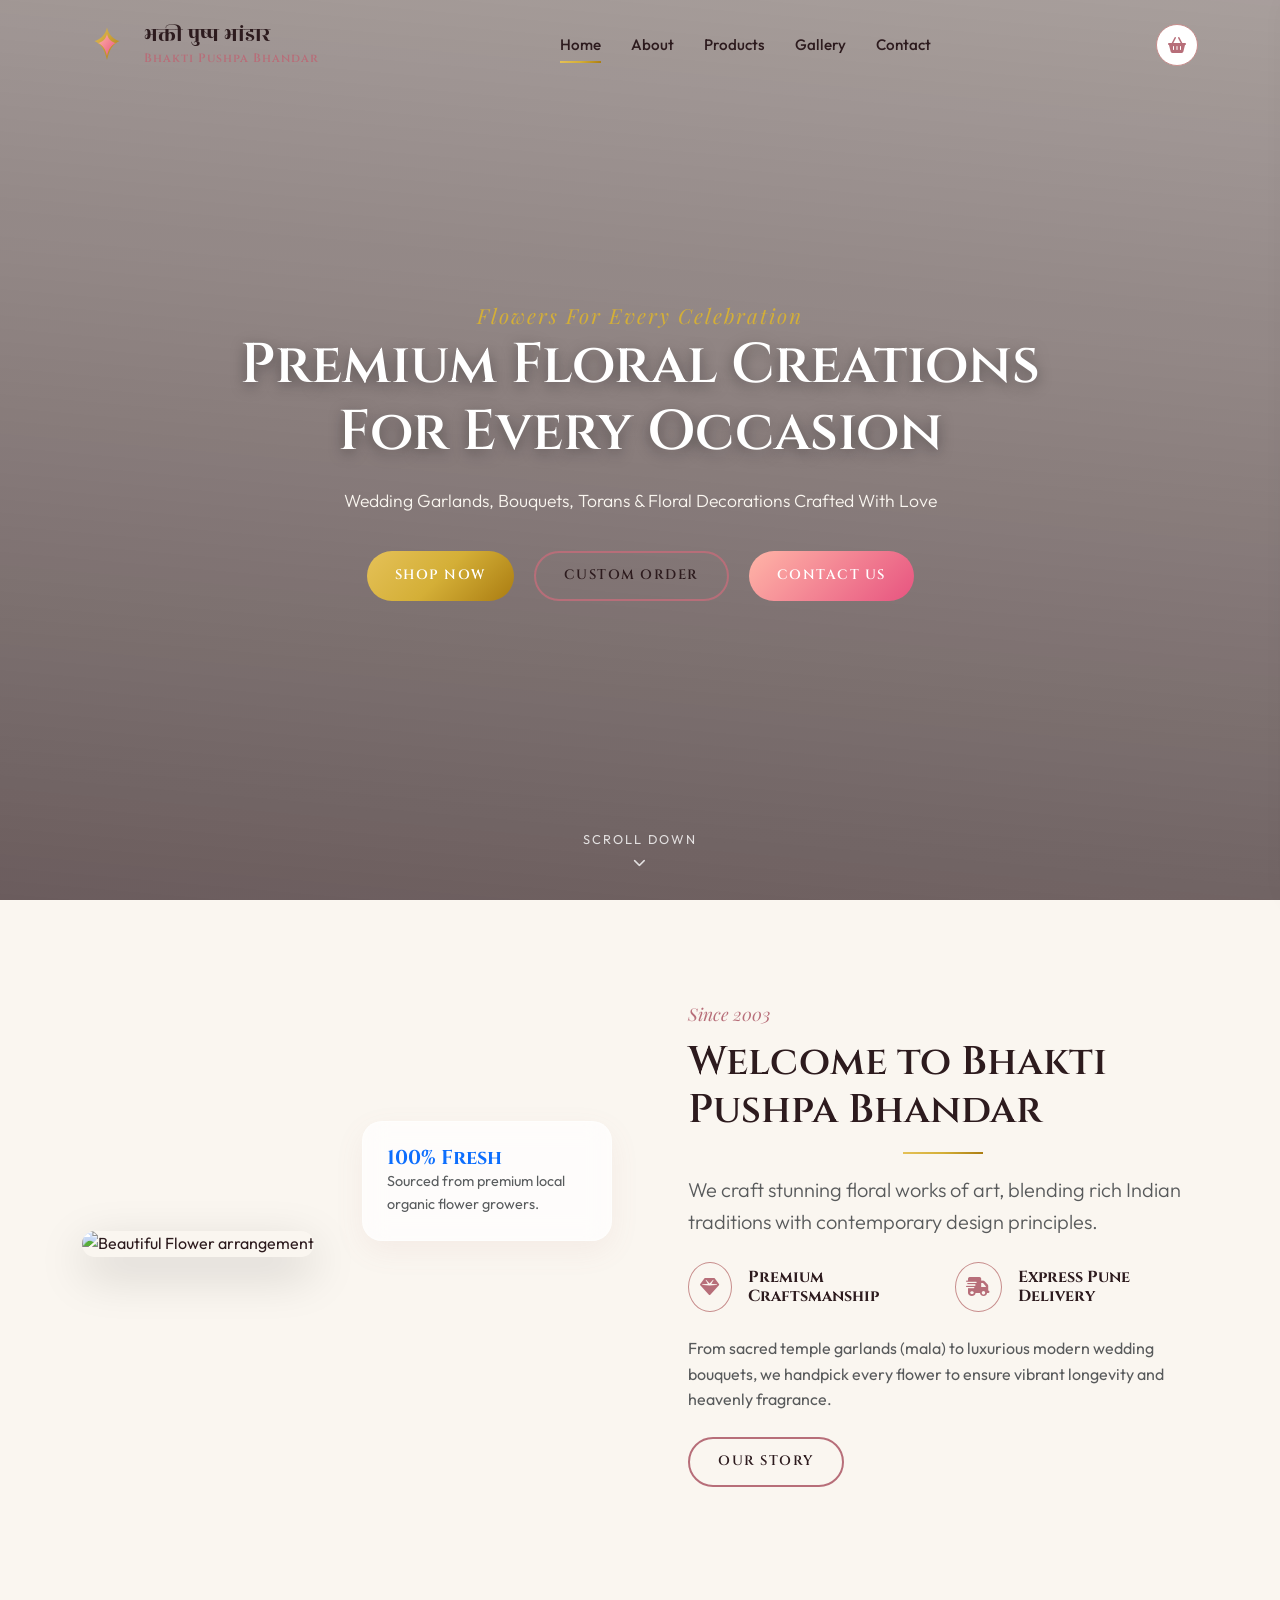
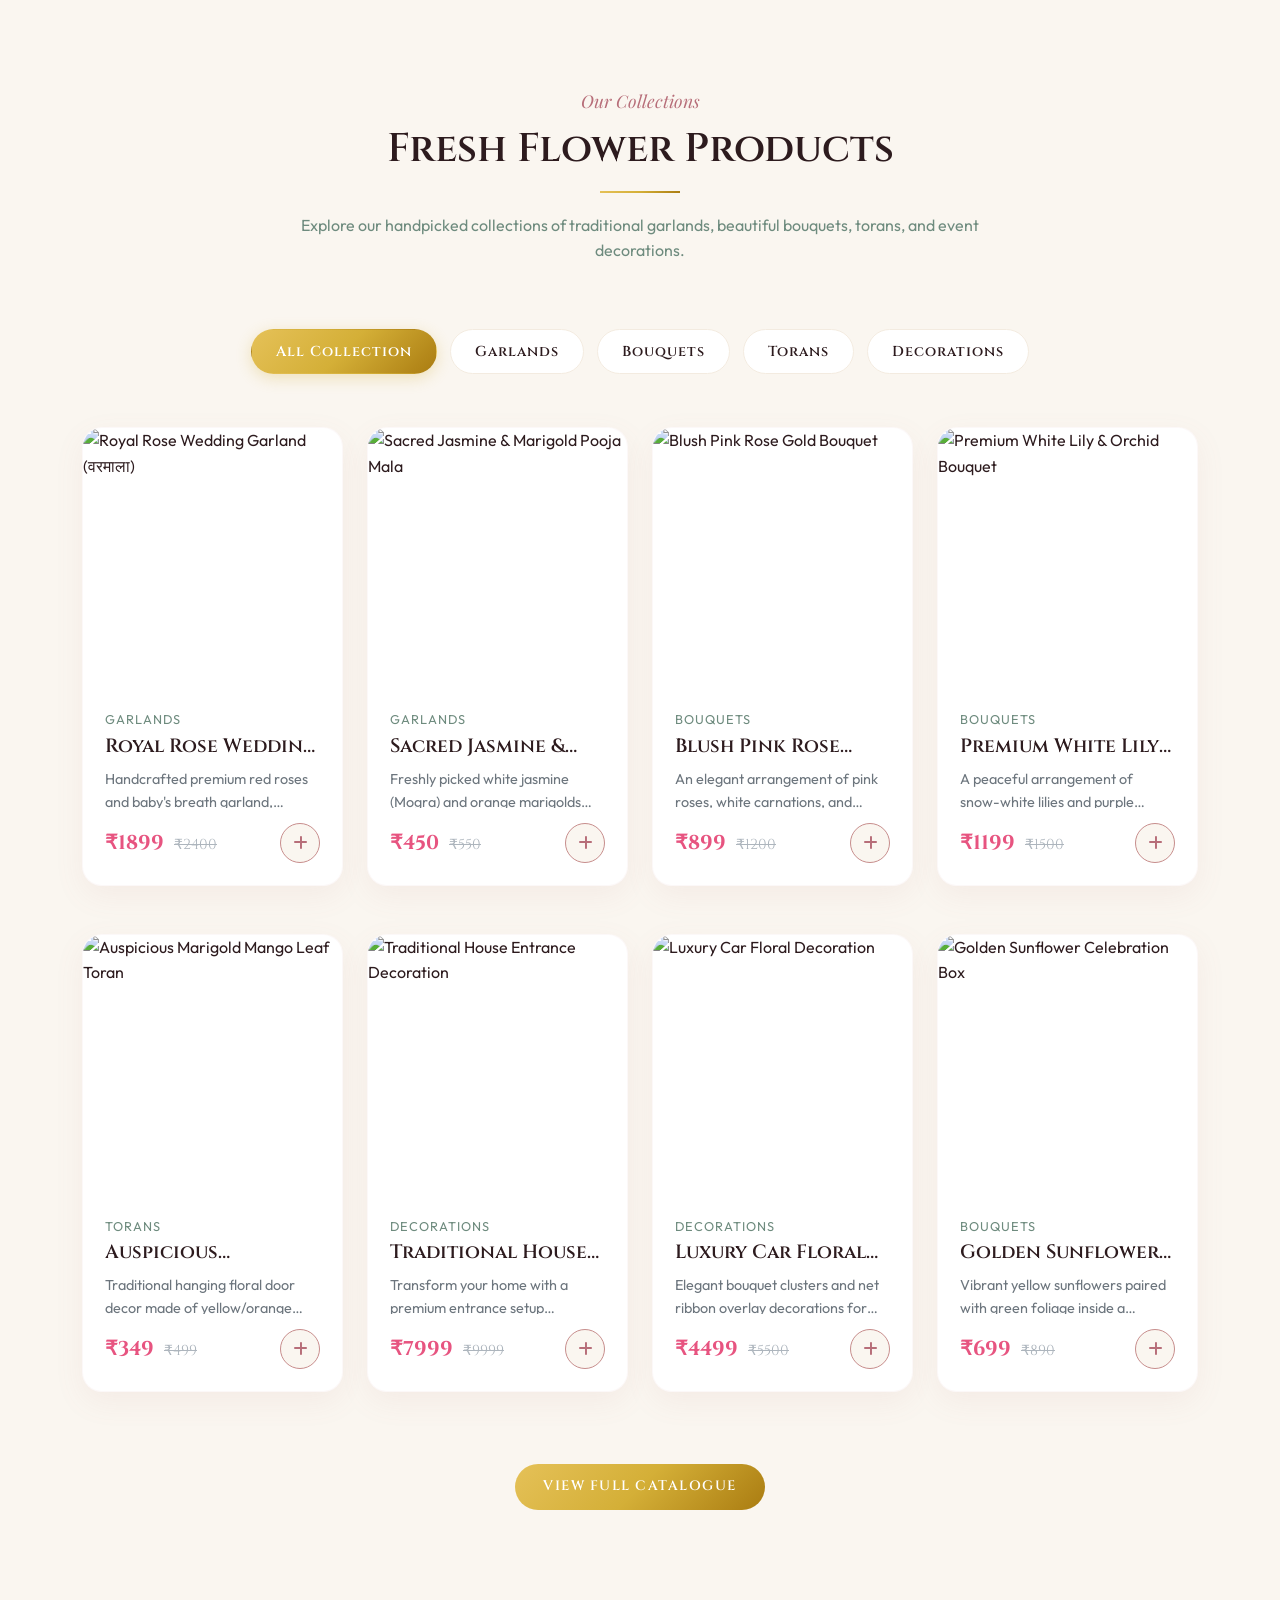
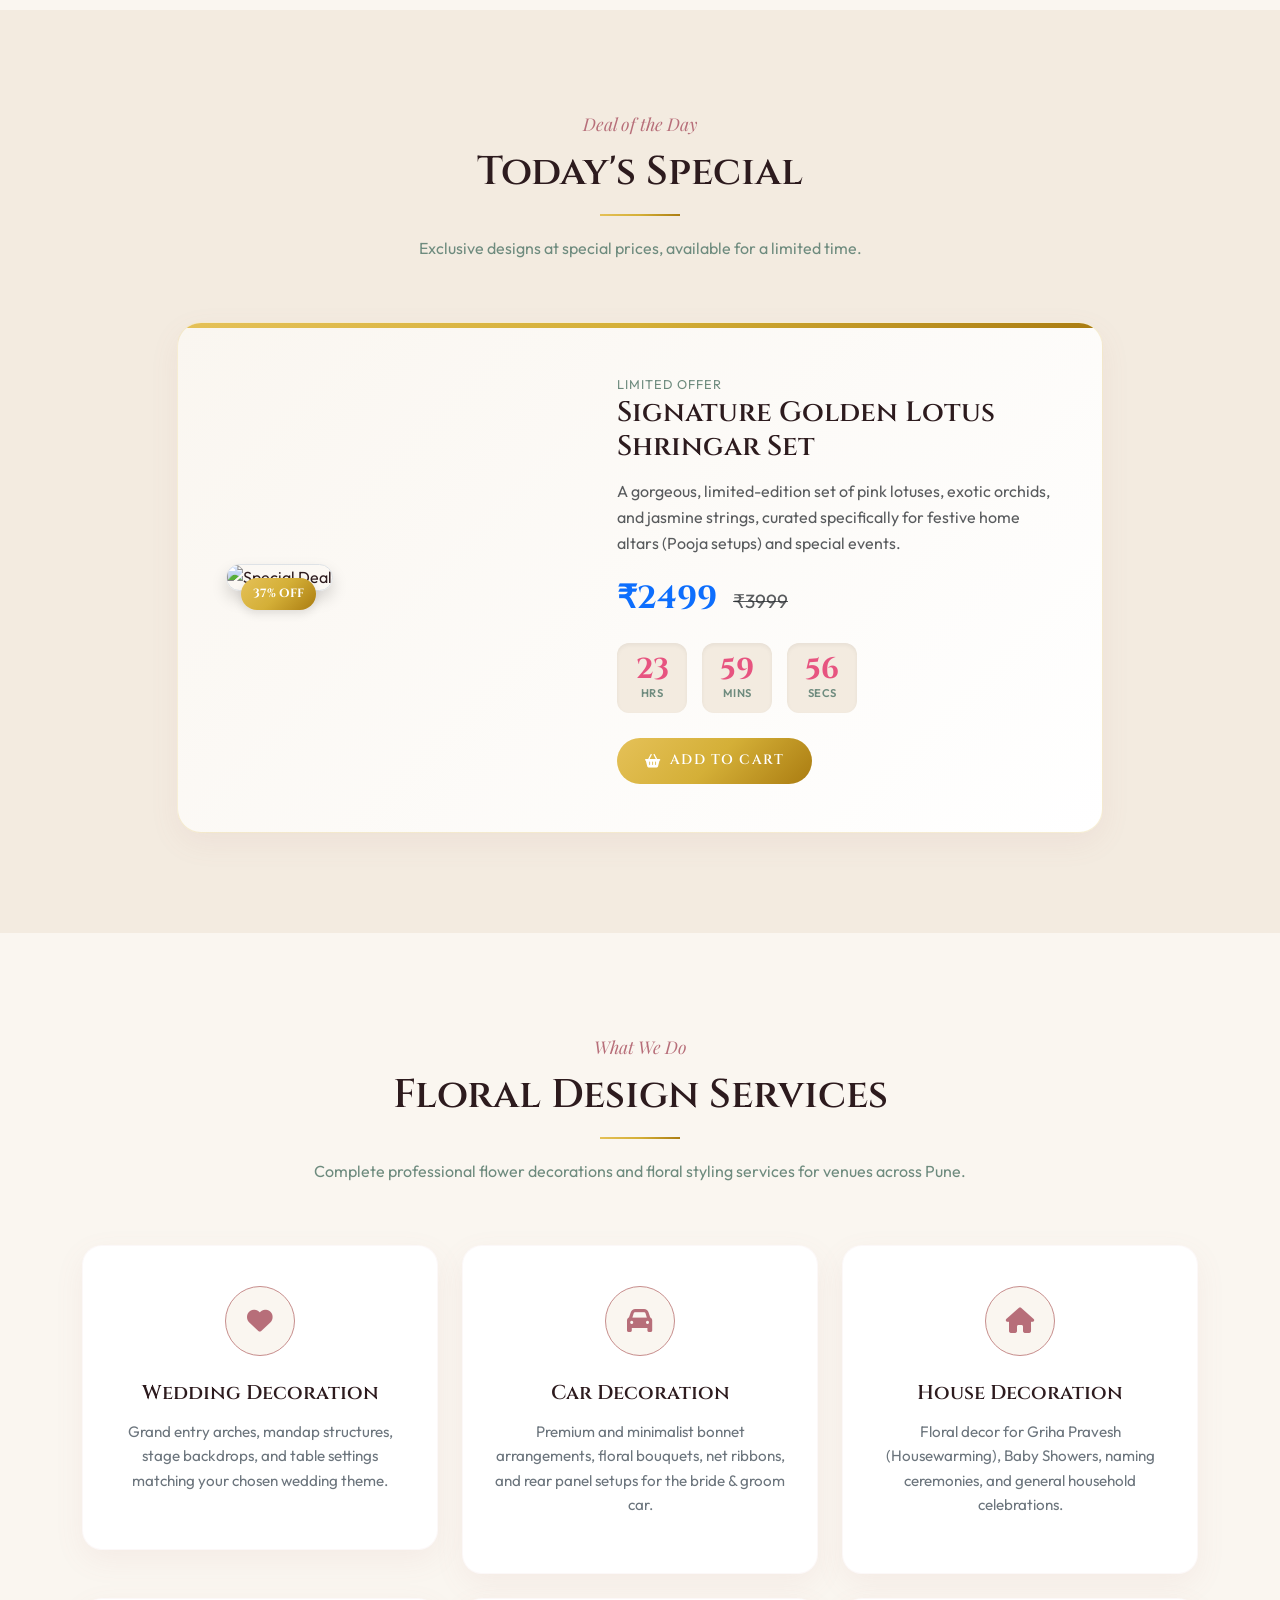
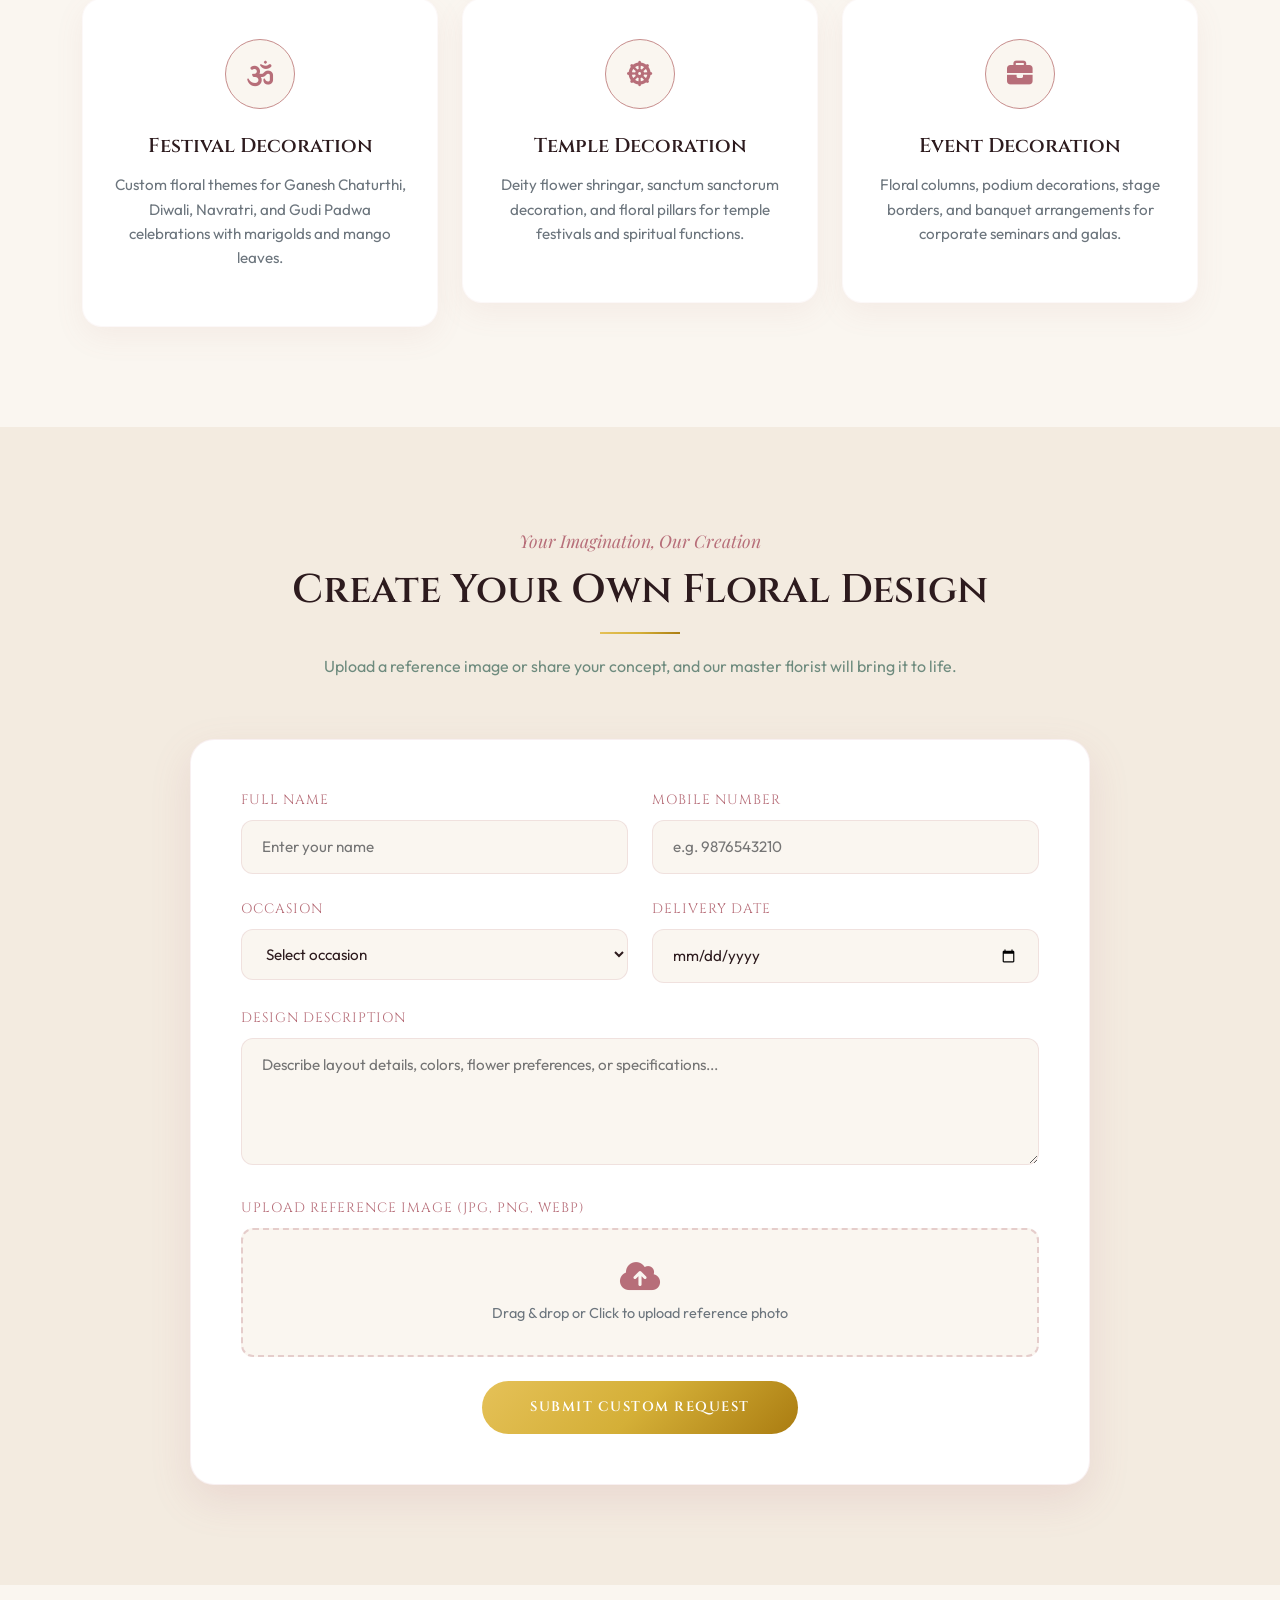
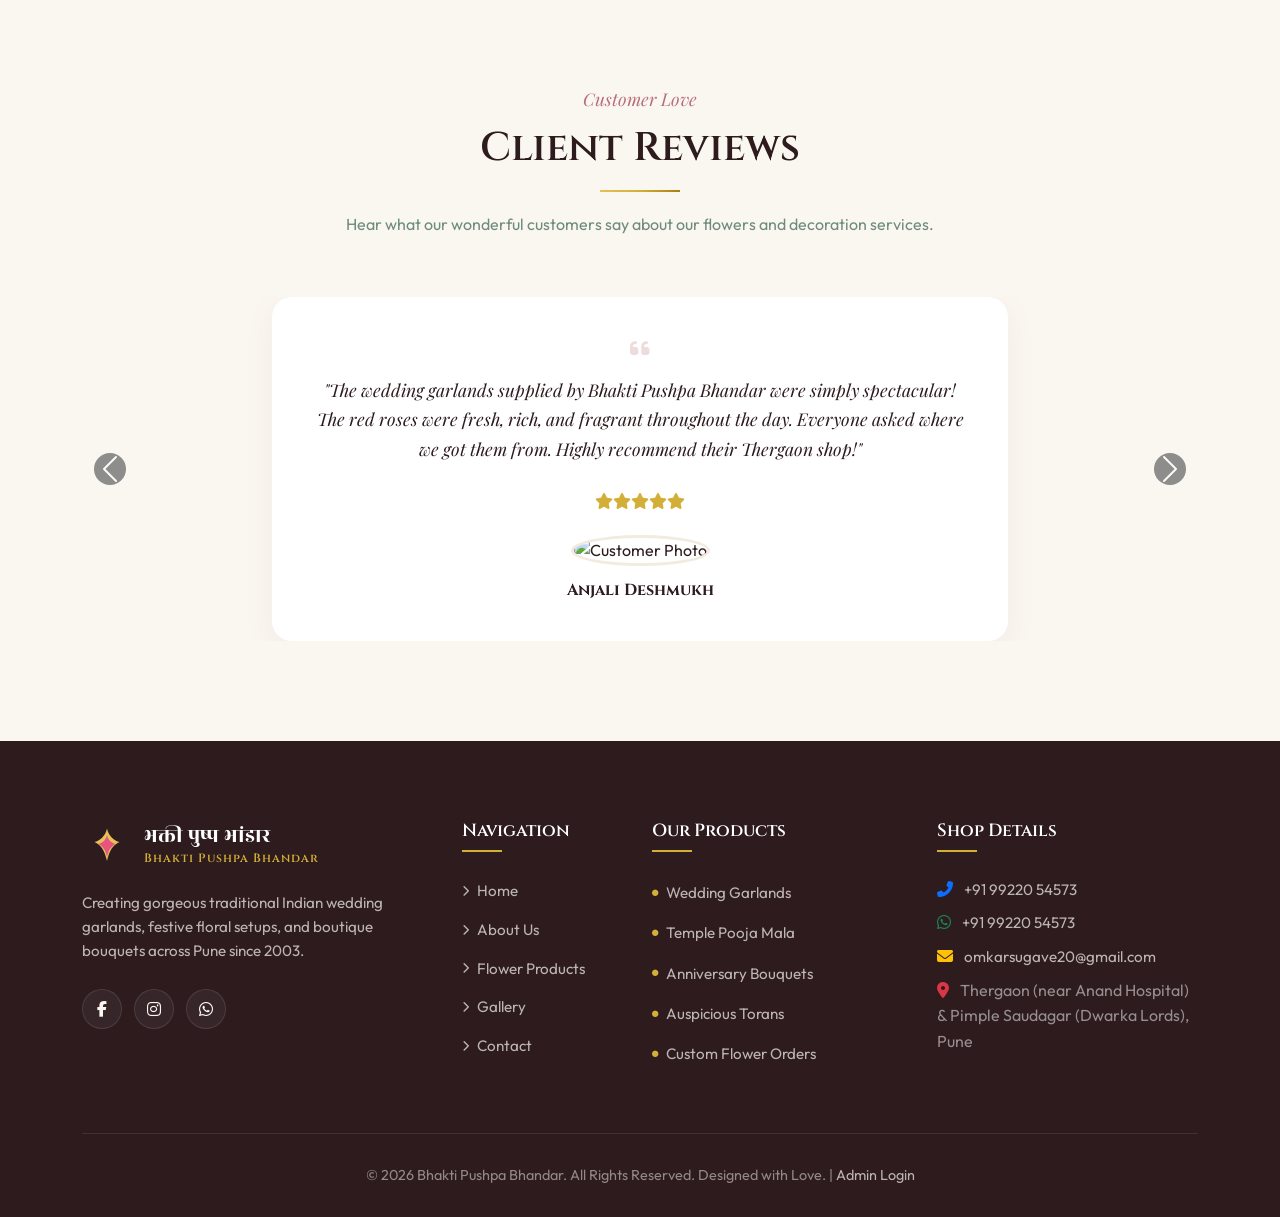
==== commit b4709cff: "Hide admin login credentials, Google Sheets URL, and Cloudinary keys using ignored config.js and tra" ====
--- a/index.html
+++ b/index.html
@@ -545,6 +545,7 @@
   <script src="https://cdn.jsdelivr.net/npm/aos@2.3.4/dist/aos.js"></script>
 
   <!-- API Configuration -->
+  <script src="js/config.js"></script>
   <script src="js/api-config.js"></script>
 
   <!-- Custom Scripts -->
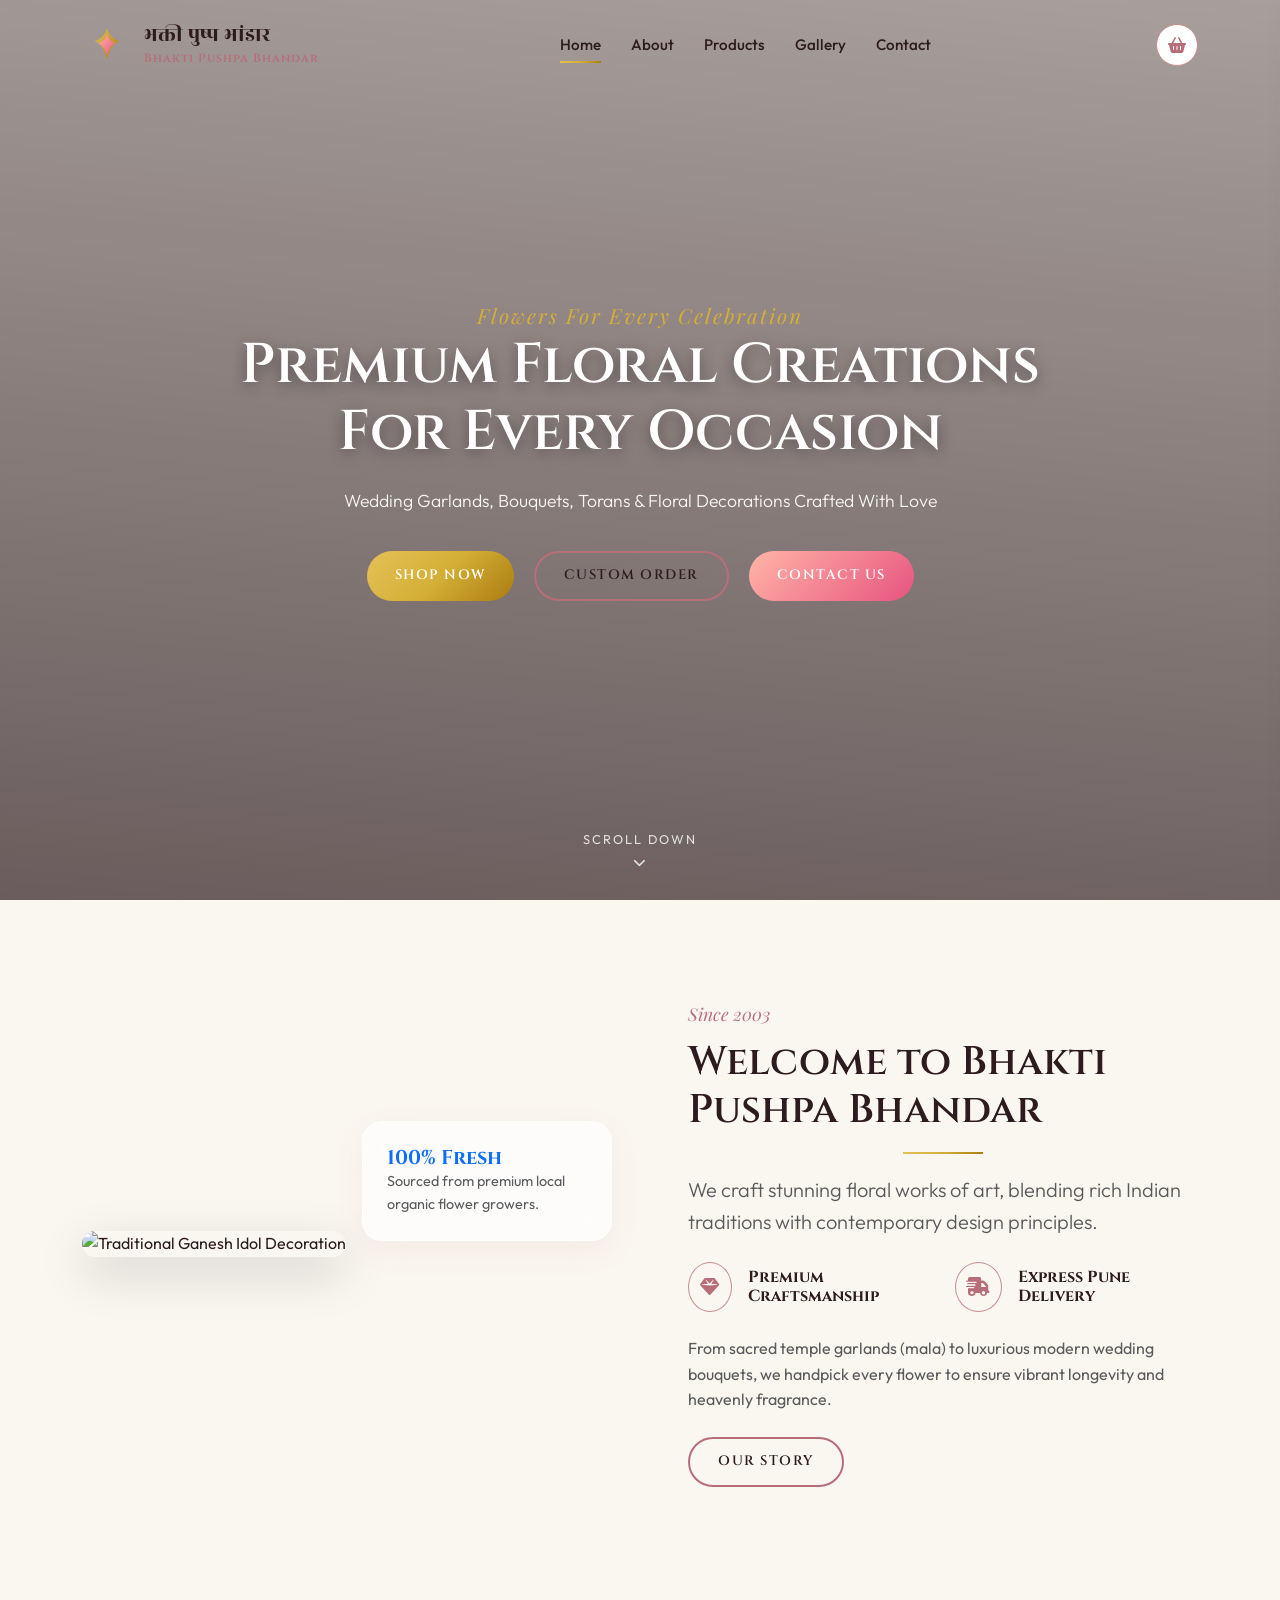
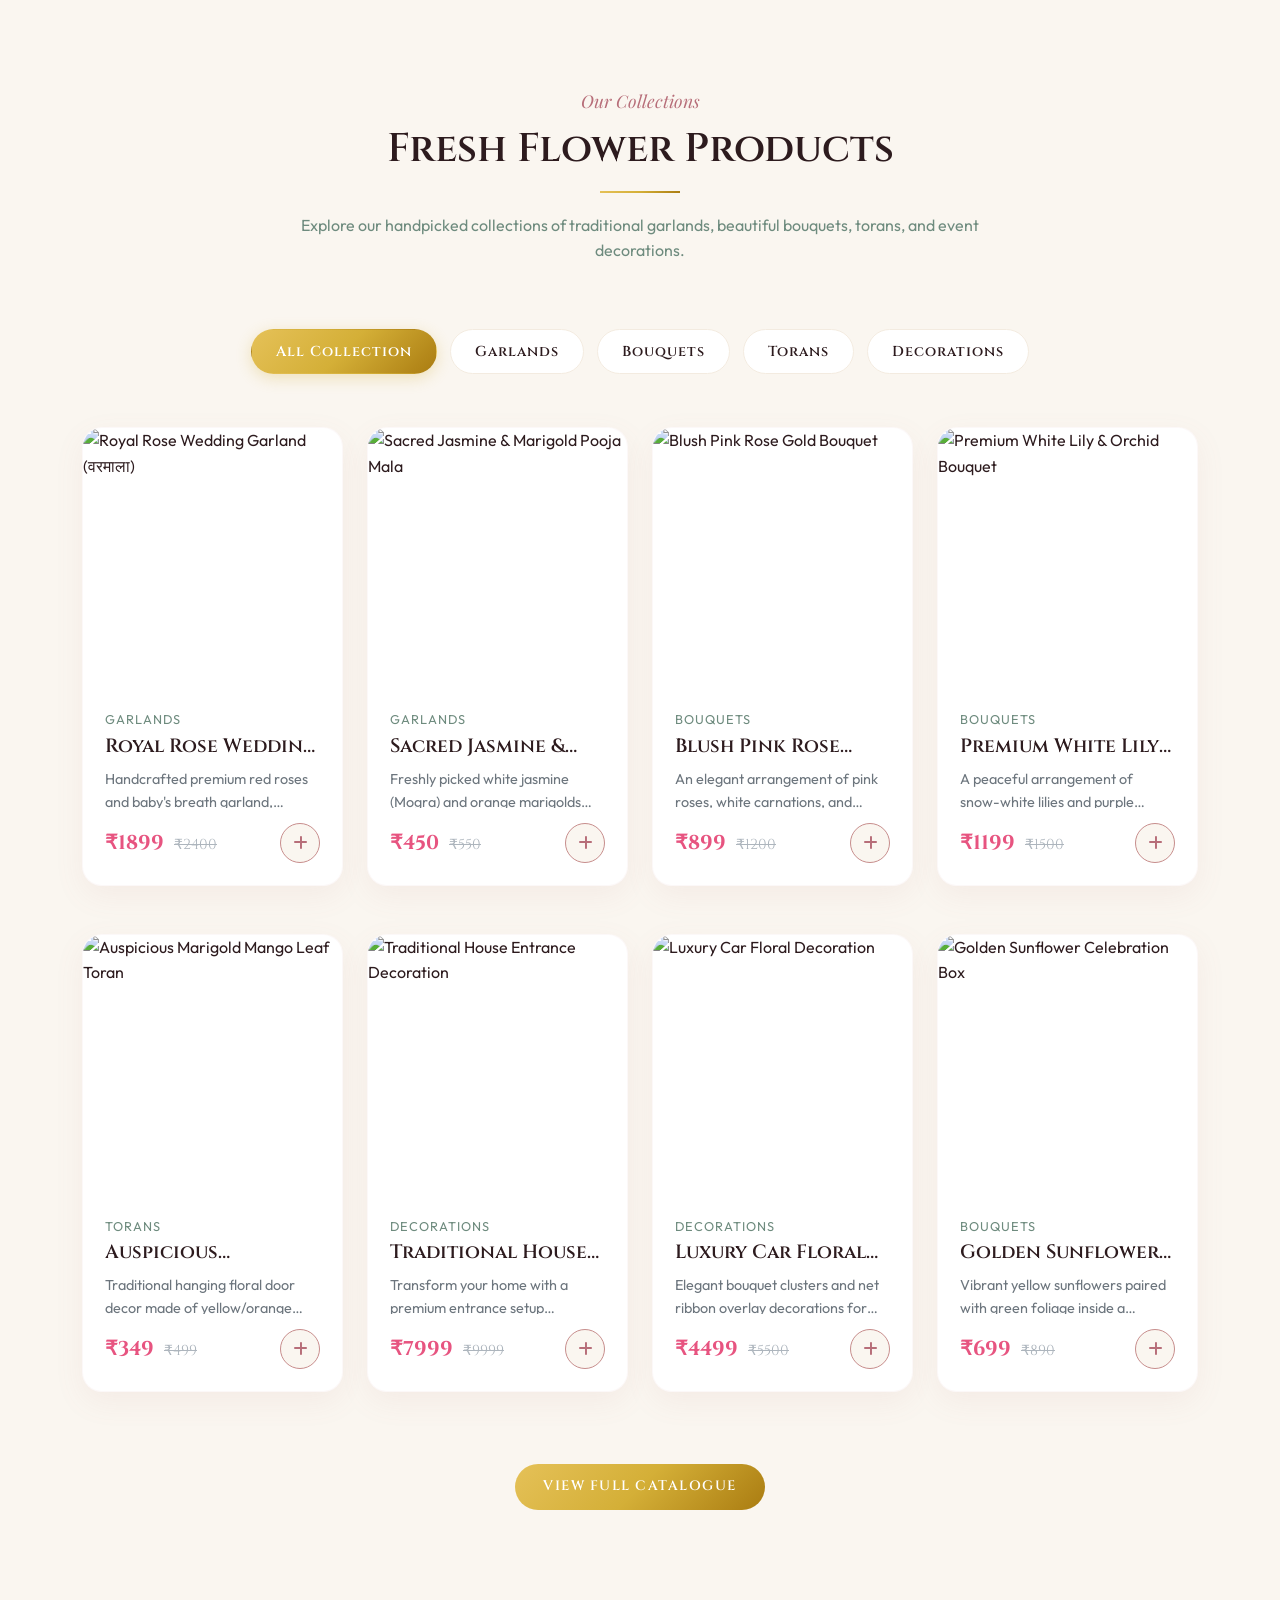
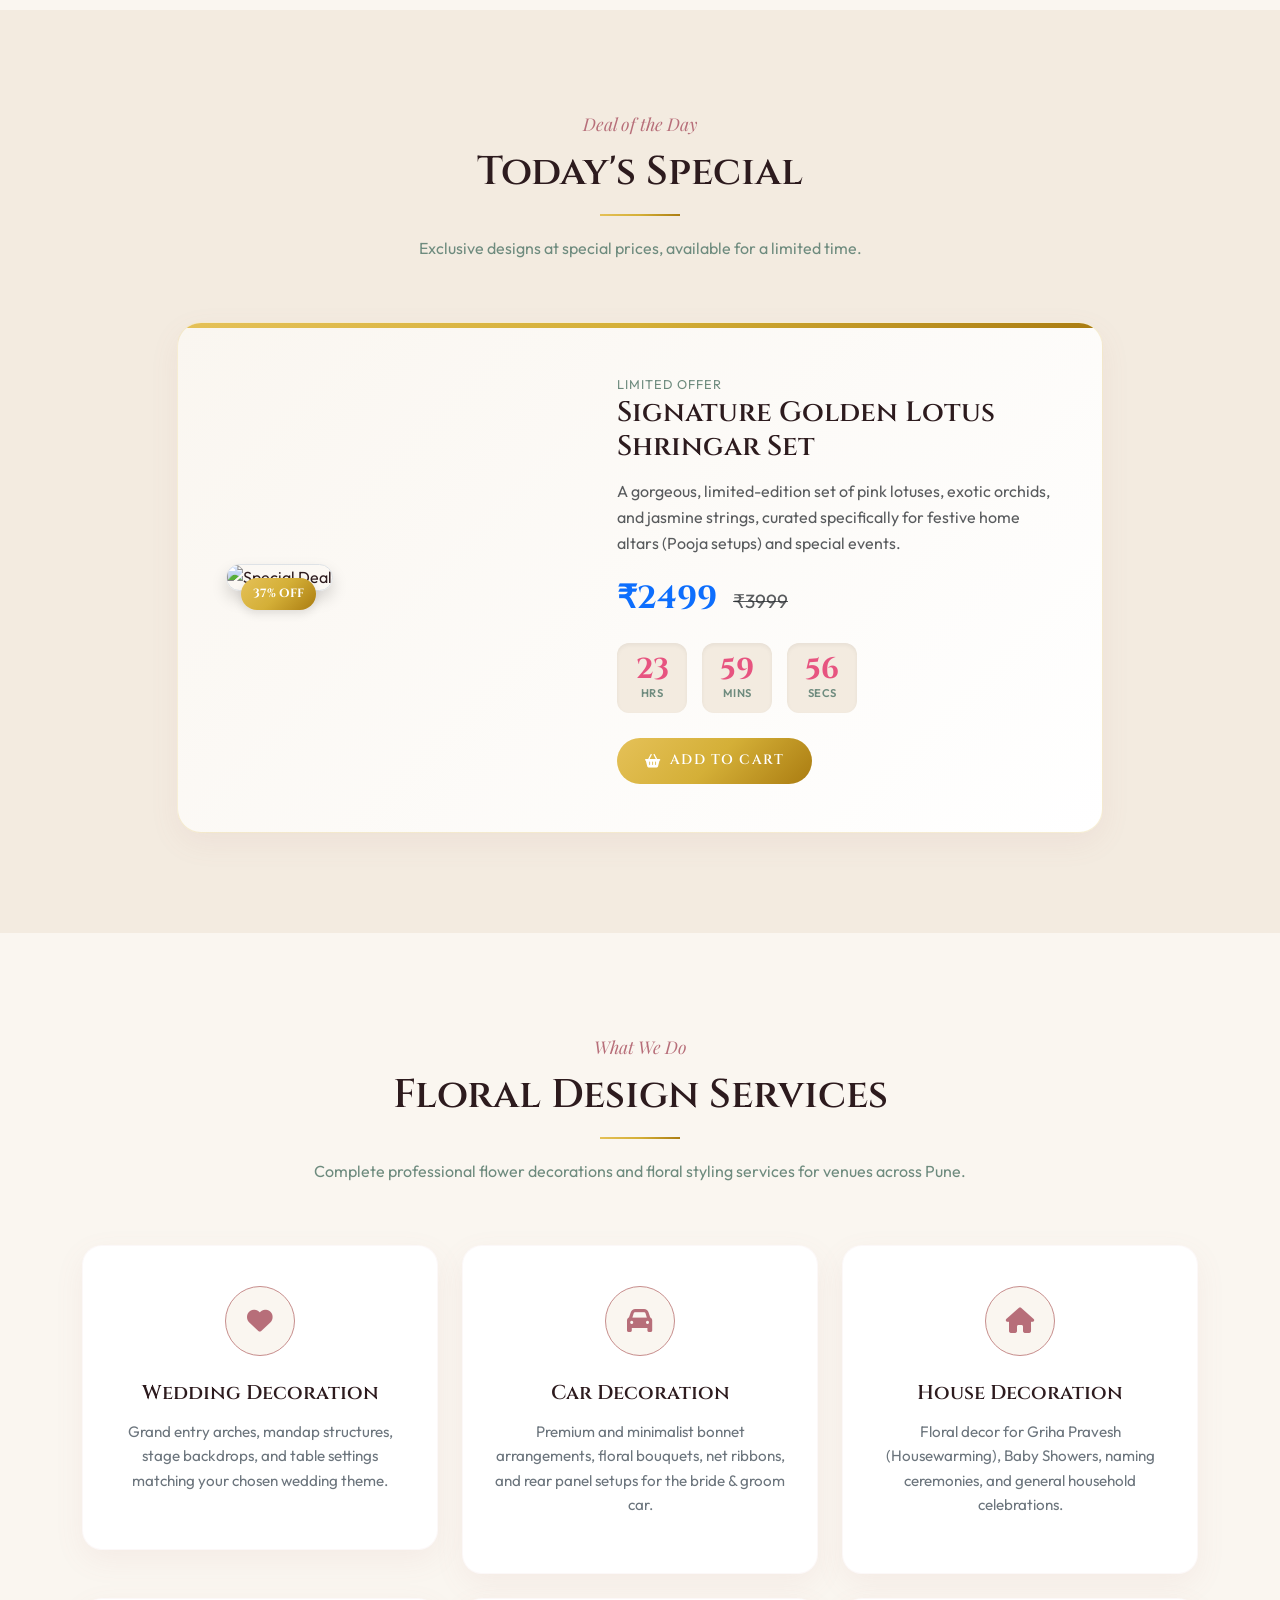
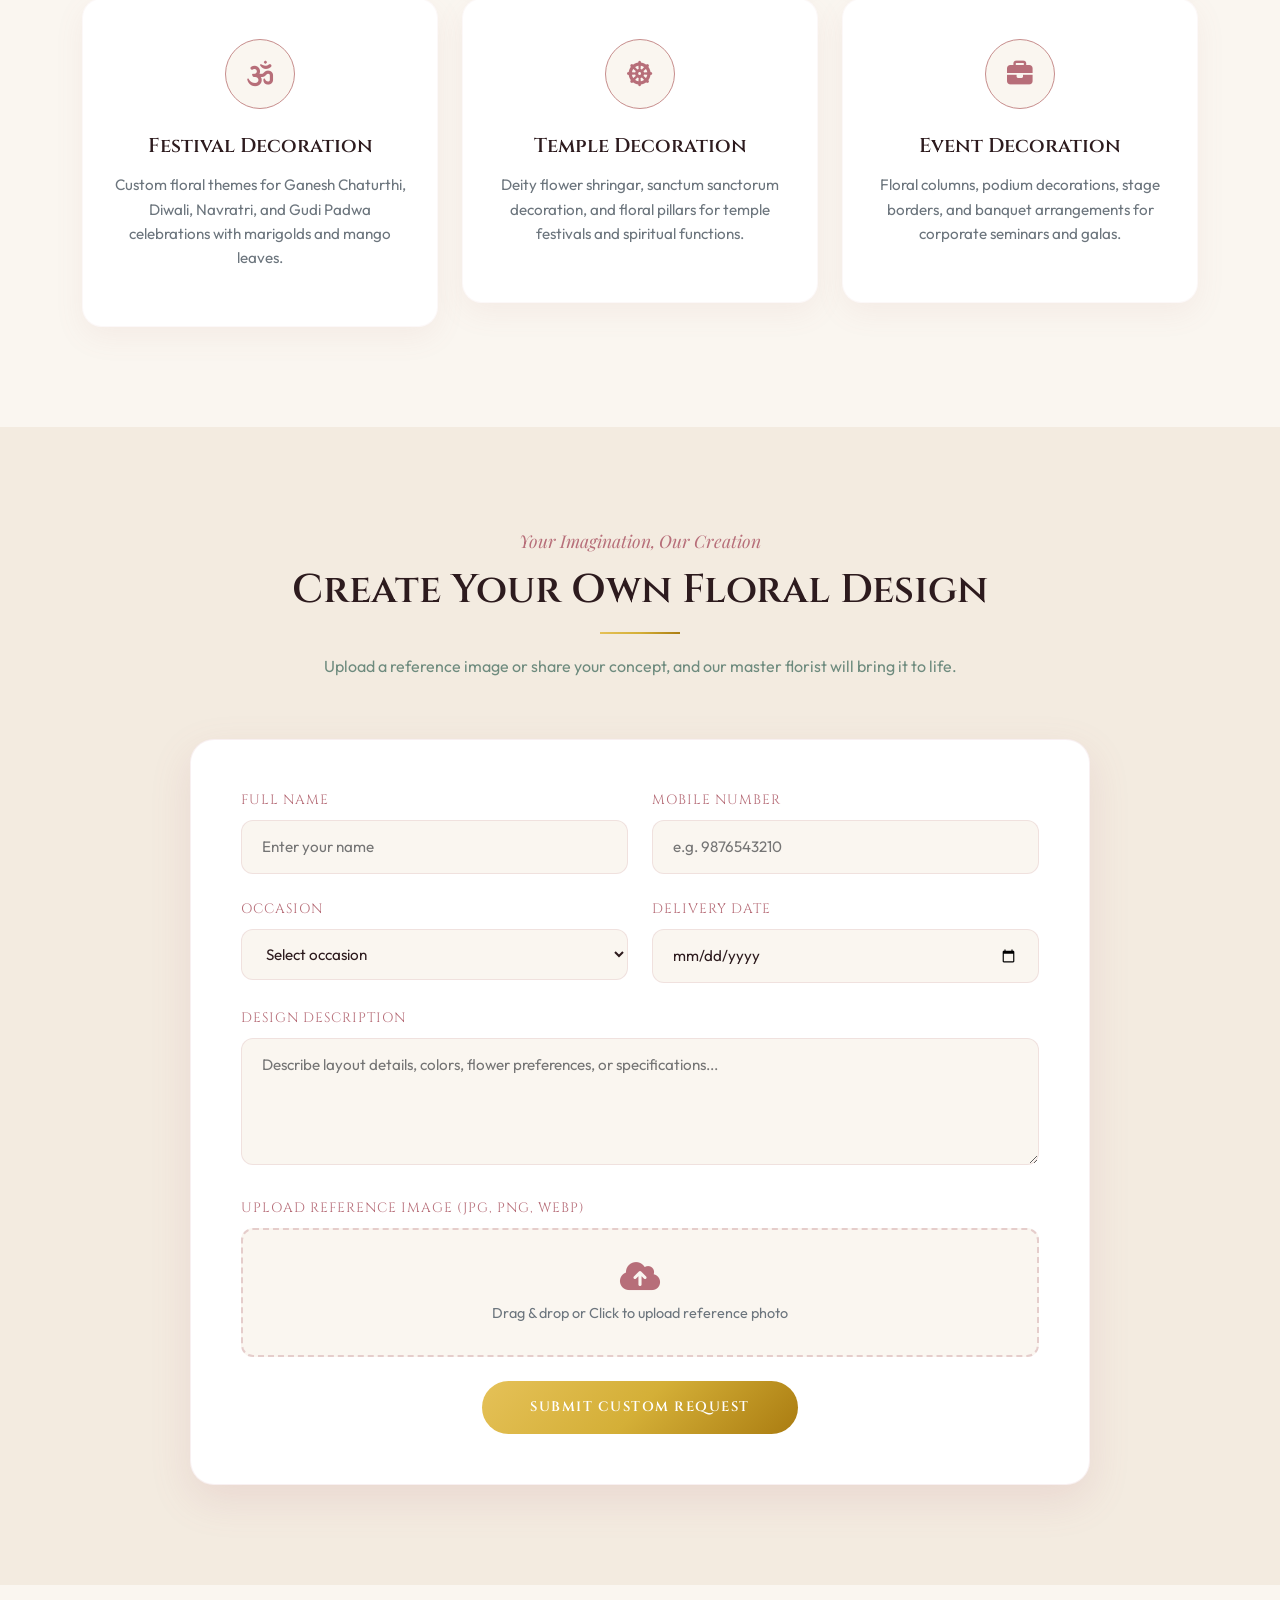
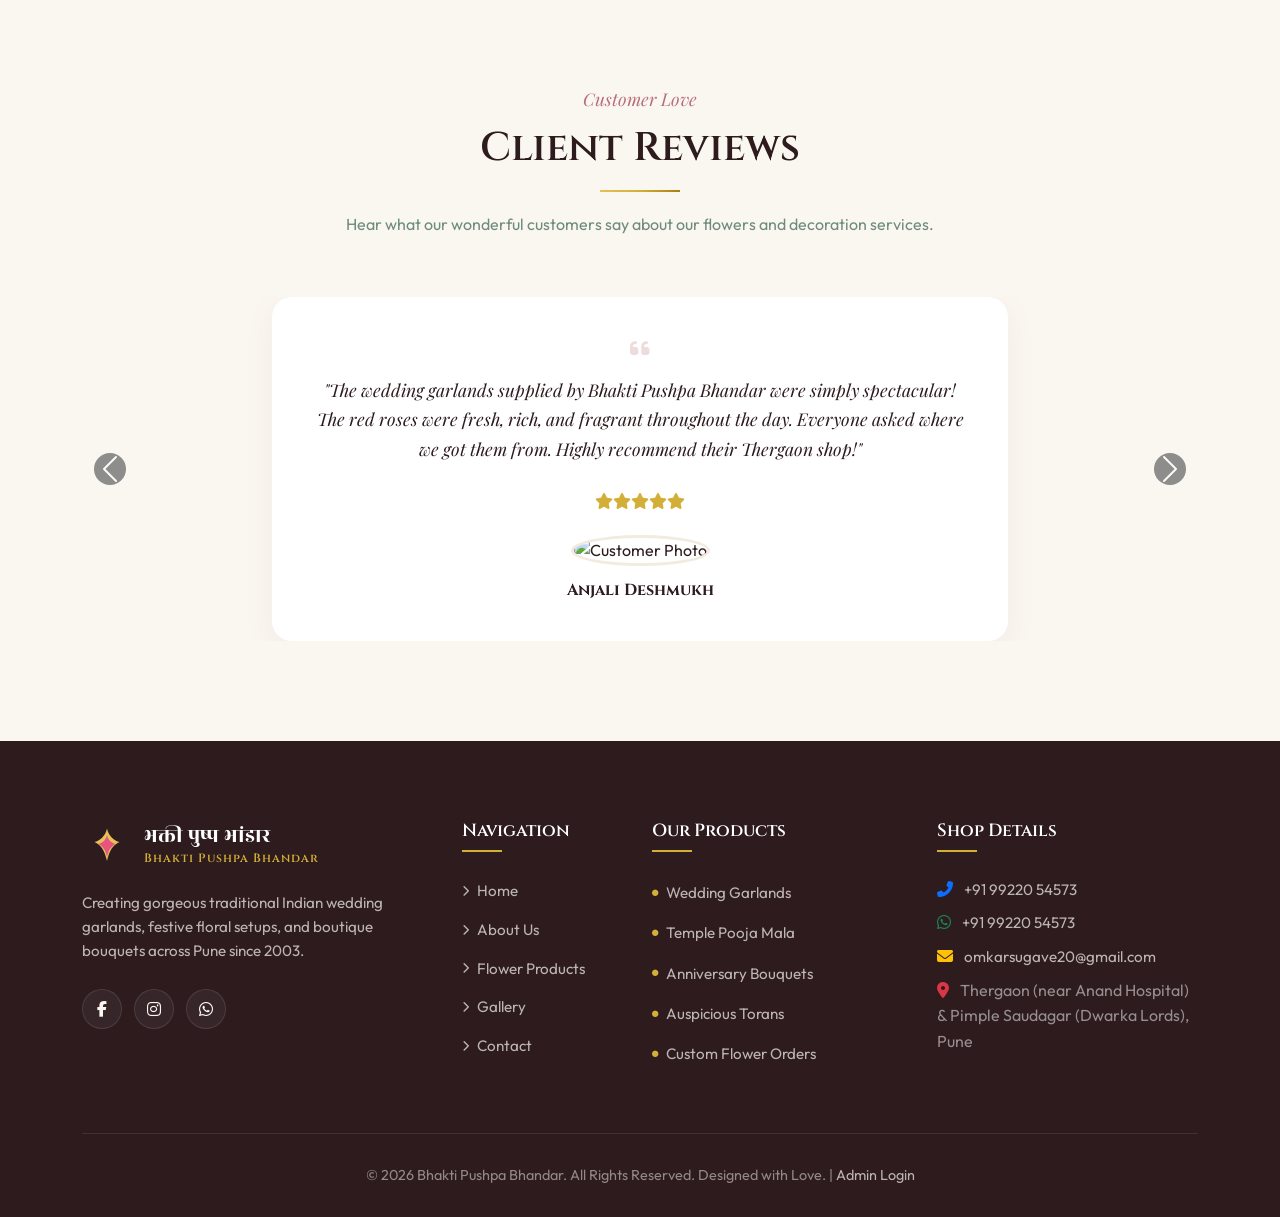
==== commit e40f94c3: "Replace apple/floral teaser and special deal placeholder with the uploaded Ganesha image" ====
--- a/index.html
+++ b/index.html
@@ -143,7 +143,7 @@
       <div class="row align-items-center">
         <div class="col-lg-6 mb-5 mb-lg-0" data-aos="fade-right">
           <div class="position-relative">
-            <img src="https://images.unsplash.com/photo-1567306226416-28f0efdc88ce?auto=format&fit=crop&w=800&q=80" alt="Beautiful Flower arrangement" class="img-fluid rounded-4 shadow-lg border-draw-hover">
+            <img src="https://res.cloudinary.com/dkso3uujn/image/upload/v1782303038/n1itxld4p02ntmuqzomu.jpg" alt="Traditional Ganesh Idol Decoration" class="img-fluid rounded-4 shadow-lg border-draw-hover">
             <div class="glass-card position-absolute bottom-0 end-0 p-4 m-3 d-none d-sm-block" style="max-width: 250px;">
               <h5 class="fw-bold m-0 text-primary">100% Fresh</h5>
               <p class="text-muted m-0" style="font-size:0.9rem;">Sourced from premium local organic flower growers.</p>
@@ -225,7 +225,7 @@
             <div class="row align-items-center">
               <div class="col-md-5 mb-4 mb-md-0">
                 <div class="position-relative" id="special-media-container">
-                  <img id="special-image-display" src="https://images.unsplash.com/photo-1567306226416-28f0efdc88ce?auto=format&fit=crop&w=600&q=80" alt="Special Deal" class="img-fluid rounded-4 shadow border">
+                  <img id="special-image-display" src="https://res.cloudinary.com/dkso3uujn/image/upload/v1782303038/n1itxld4p02ntmuqzomu.jpg" alt="Special Deal" class="img-fluid rounded-4 shadow border">
                   <span class="product-badge pulse-badge" id="special-discount-badge">37% OFF</span>
                 </div>
               </div>
